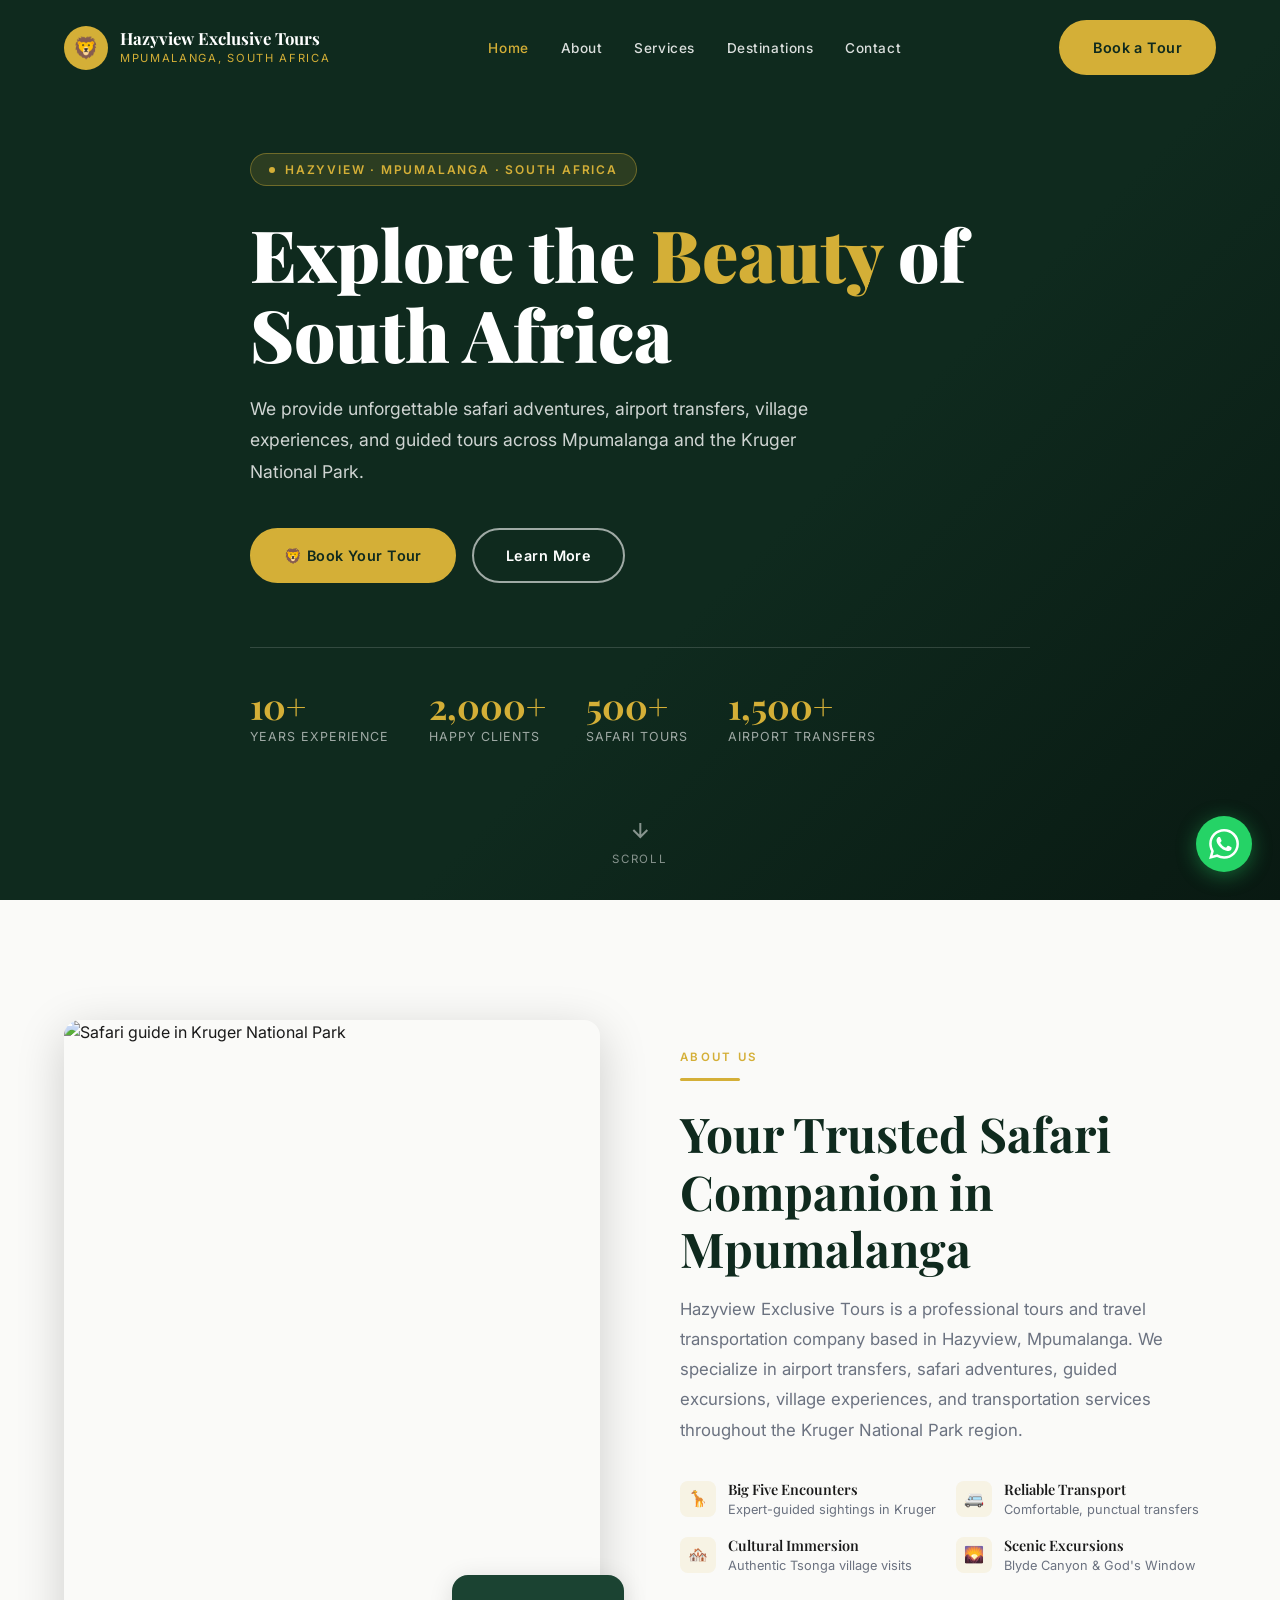
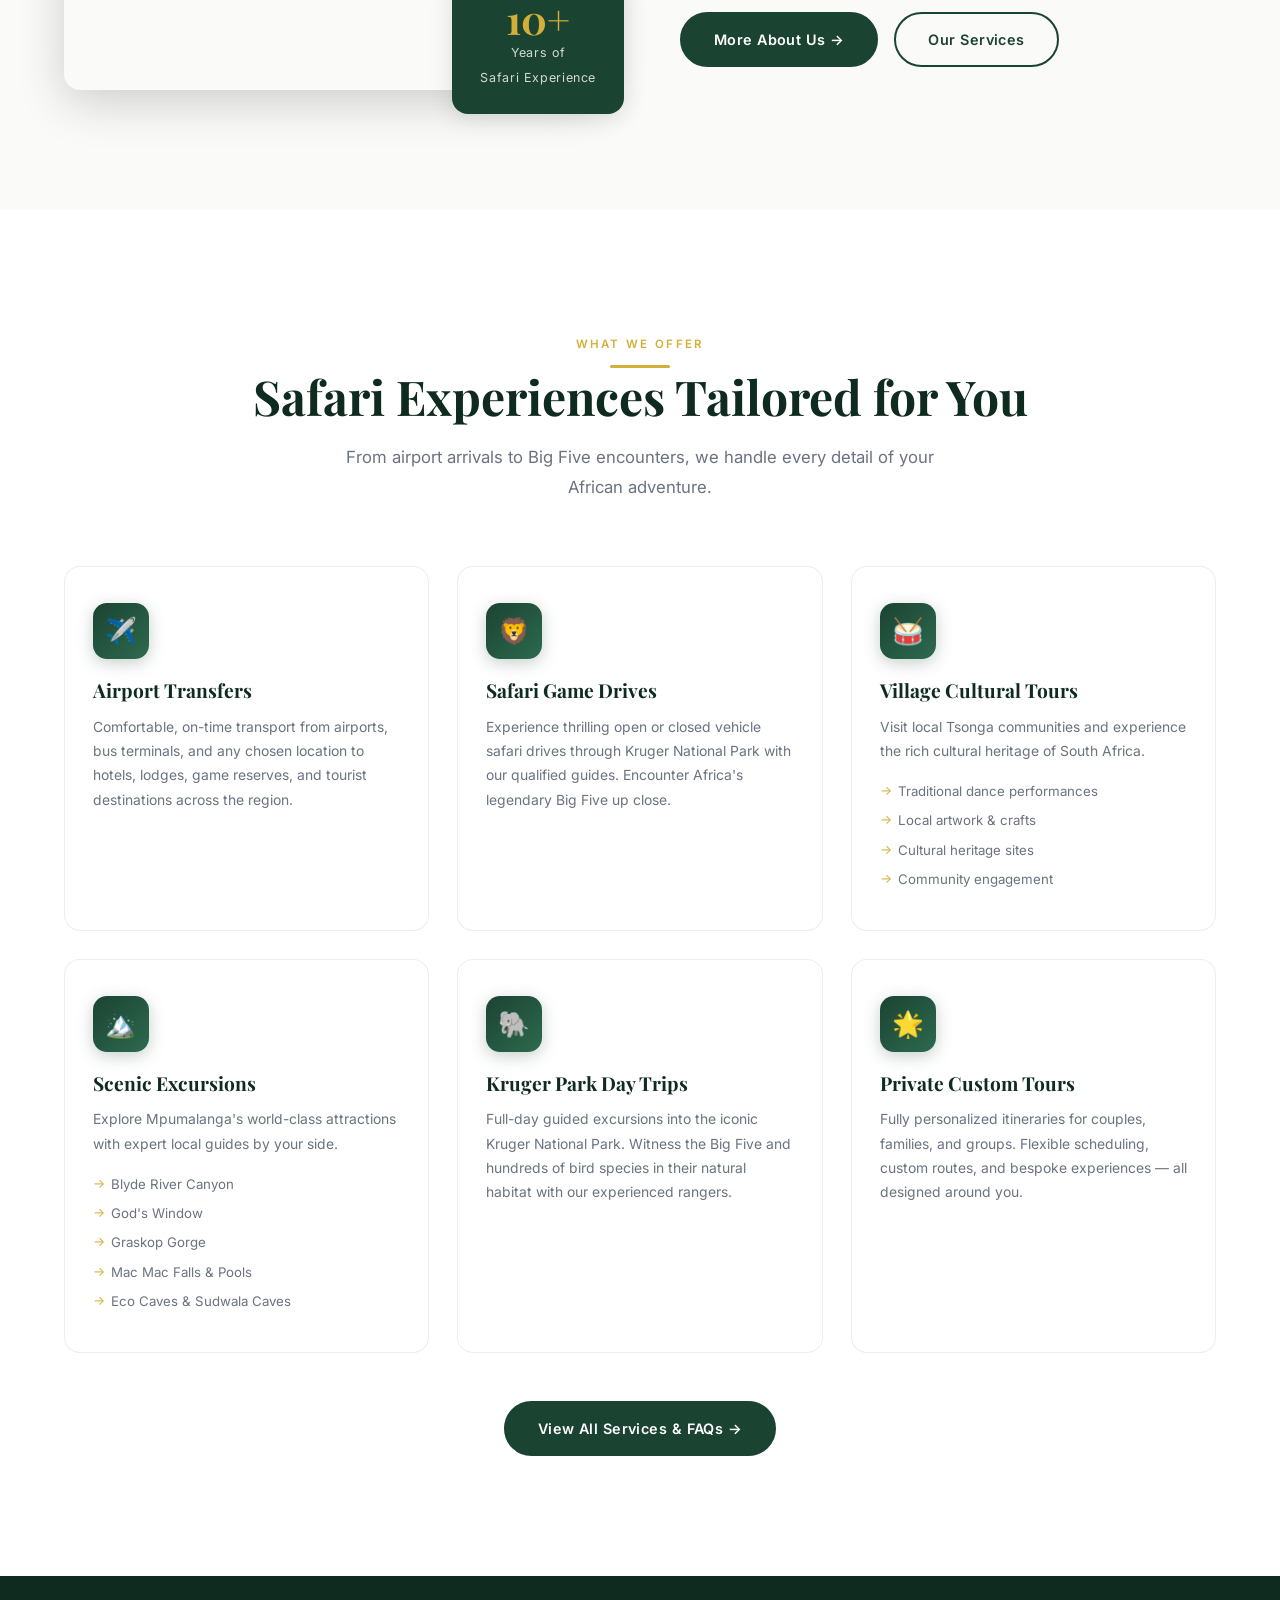
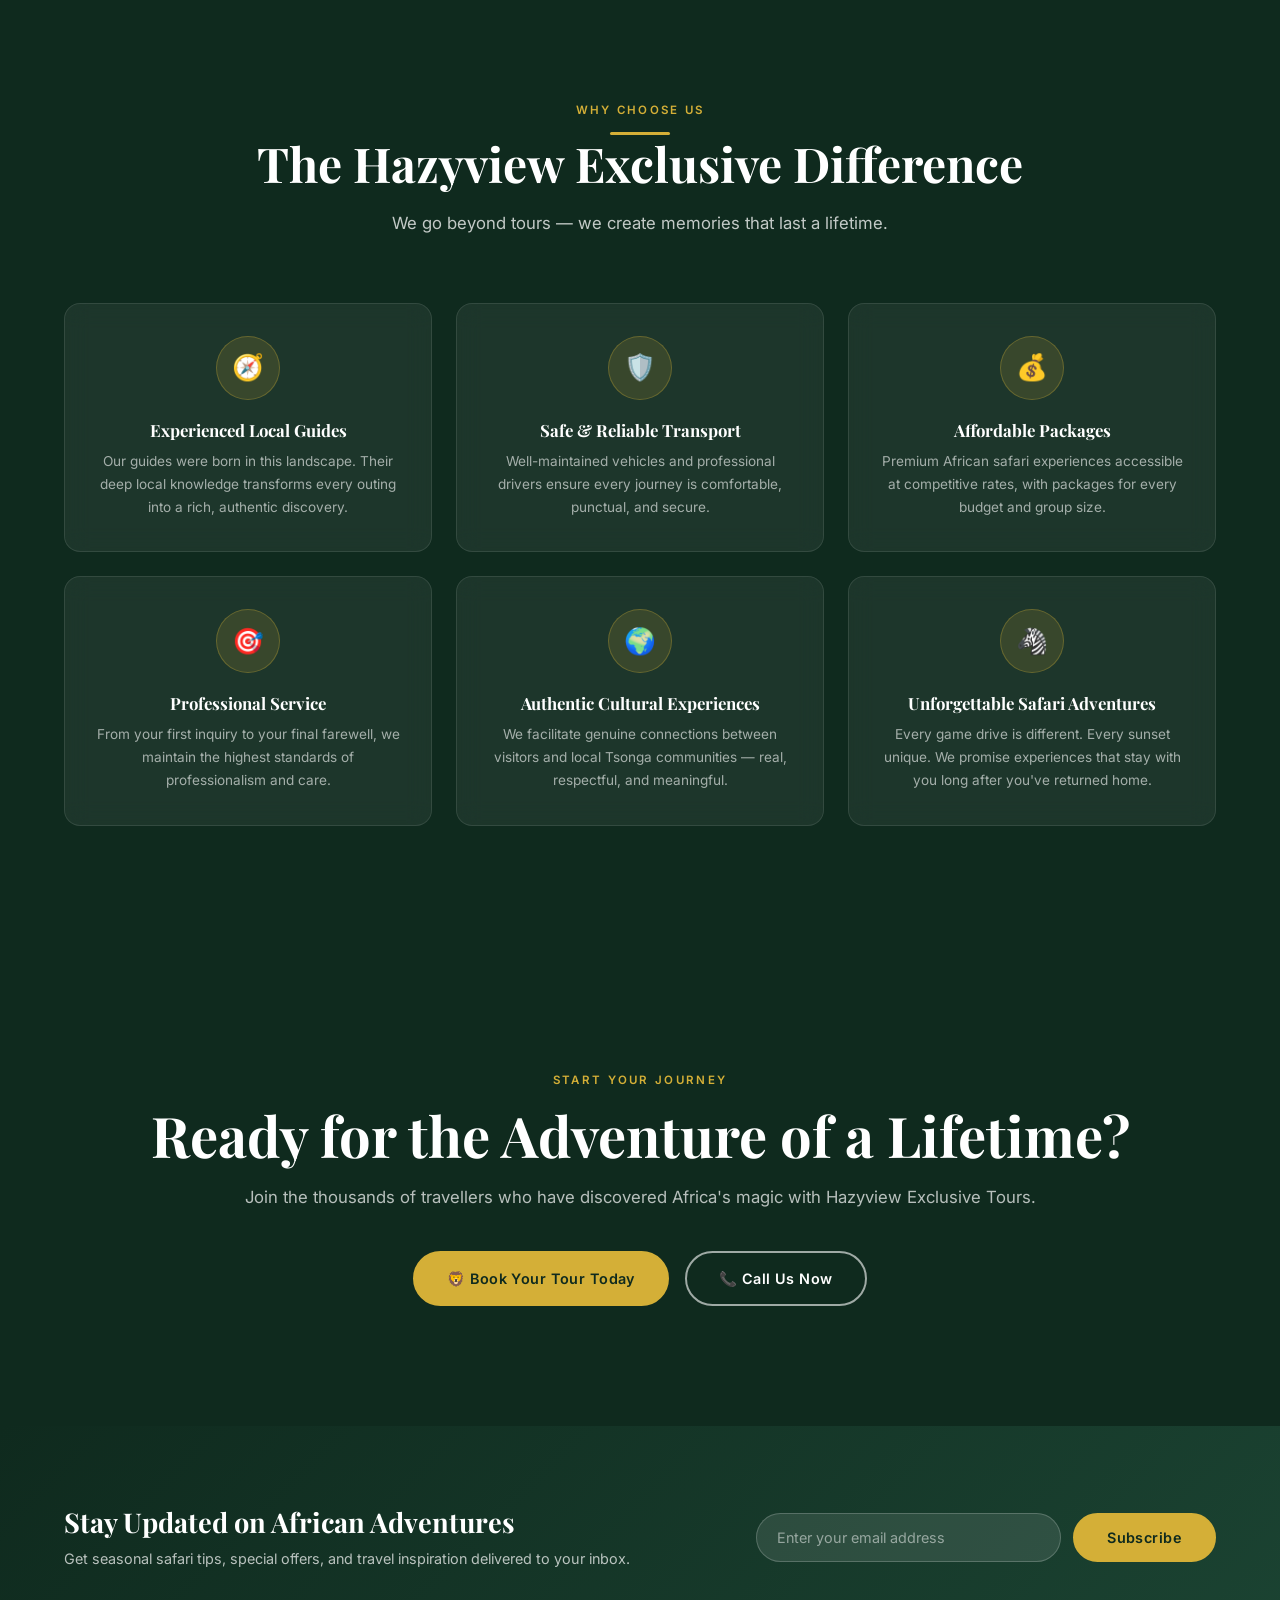
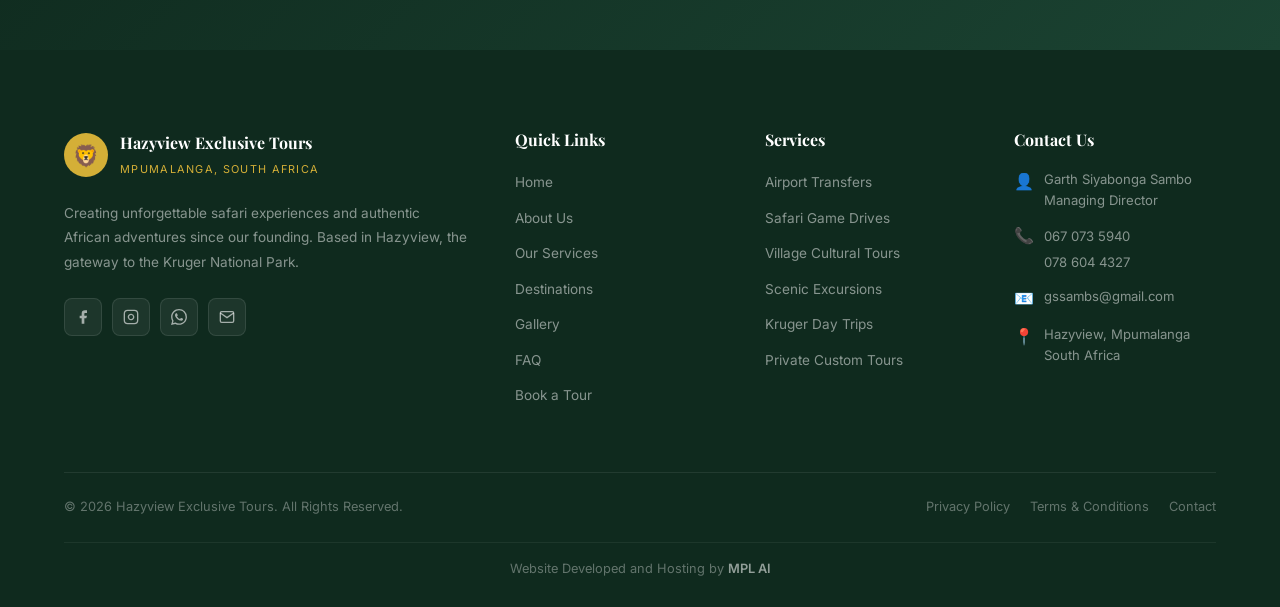
==== index.html @ bfd2d044 "Initial commit" ====
<!DOCTYPE html>
<html lang="en">
<head>
<meta charset="UTF-8">
<meta name="viewport" content="width=device-width, initial-scale=1.0">
<meta name="description" content="Hazyview Exclusive Tours – Safari adventures, airport transfers, village cultural tours and guided excursions across Mpumalanga and Kruger National Park, South Africa.">
<meta name="keywords" content="Hazyview tours, Kruger National Park safari, Mpumalanga tours, South Africa safari, airport transfers, village tours">
<title>Hazyview Exclusive Tours | Experience Africa Like Never Before</title>
<link rel="preconnect" href="https://fonts.googleapis.com">
<link href="https://fonts.googleapis.com/css2?family=Playfair+Display:wght@400;600;700;900&family=Inter:wght@300;400;500;600&display=swap" rel="stylesheet">
<link rel="stylesheet" href="css/style.css">
</head>
<body>

<!-- NAVBAR -->
<nav id="navbar">
  <div class="container">
    <div class="nav-inner">
      <a href="index.html" class="nav-logo">
        <div class="nav-logo-icon">🦁</div>
        <div class="nav-logo-text">
          <strong>Hazyview Exclusive Tours</strong>
          <span>Mpumalanga, South Africa</span>
        </div>
      </a>
      <ul class="nav-links">
        <li><a href="index.html" class="active">Home</a></li>
        <li><a href="about.html">About</a></li>
        <li><a href="services.html">Services</a></li>
        <li><a href="destinations.html">Destinations</a></li>
        <li><a href="contact.html">Contact</a></li>
      </ul>
      <div class="nav-cta">
        <a href="contact.html" class="btn btn-gold">Book a Tour</a>
      </div>
      <button class="hamburger" id="hambBtn" aria-label="Menu">
        <span></span><span></span><span></span>
      </button>
    </div>
  </div>
</nav>

<!-- MOBILE MENU -->
<div class="mobile-menu" id="mobileMenu">
  <button class="mobile-close" id="mobileClose">✕</button>
  <a href="index.html" class="active" onclick="closeMobile()">Home</a>
  <a href="about.html" onclick="closeMobile()">About</a>
  <a href="services.html" onclick="closeMobile()">Services</a>
  <a href="destinations.html" onclick="closeMobile()">Destinations</a>
  <a href="contact.html" onclick="closeMobile()">Book a Tour</a>
</div>

<!-- HERO -->
<section id="hero">
  <div class="hero-bg"></div>
  <div class="hero-overlay"></div>
  <div class="container">
    <div class="hero-content">
      <div class="hero-eyebrow">
        <div class="hero-dot"></div>
        <span>Hazyview · Mpumalanga · South Africa</span>
      </div>
      <h1 class="hero-title">Explore the <em>Beauty</em> of South Africa</h1>
      <p class="hero-subtitle">We provide unforgettable safari adventures, airport transfers, village experiences, and guided tours across Mpumalanga and the Kruger National Park.</p>
      <div class="hero-buttons">
        <a href="contact.html" class="btn btn-gold">🦁 Book Your Tour</a>
        <a href="about.html" class="btn btn-outline">Learn More</a>
      </div>
      <div class="hero-stats">
        <div class="stat-item">
          <div class="stat-num" data-target="10">0</div>
          <div class="stat-label">Years Experience</div>
        </div>
        <div class="stat-item">
          <div class="stat-num" data-target="2000">0</div>
          <div class="stat-label">Happy Clients</div>
        </div>
        <div class="stat-item">
          <div class="stat-num" data-target="500">0</div>
          <div class="stat-label">Safari Tours</div>
        </div>
        <div class="stat-item">
          <div class="stat-num" data-target="1500">0</div>
          <div class="stat-label">Airport Transfers</div>
        </div>
      </div>
    </div>
  </div>
  <div class="hero-scroll" aria-hidden="true">
    <svg viewBox="0 0 24 24" fill="none" stroke="currentColor" stroke-width="2"><path d="M12 5v14M5 12l7 7 7-7"/></svg>
    <span>Scroll</span>
  </div>
</section>

<!-- ABOUT TEASER -->
<section id="about">
  <div class="container">
    <div class="about-grid">
      <div class="about-image-stack reveal">
        <div class="about-img-main">
          <img src="https://images.unsplash.com/photo-1547036967-23d11aacaee0?w=800&q=80" alt="Safari guide in Kruger National Park" loading="lazy">
        </div>
        <div class="about-img-badge">
          <strong>10+</strong>
          <span>Years of<br>Safari Experience</span>
        </div>
      </div>
      <div class="about-text reveal reveal-delay-1">
        <span class="section-label">About Us</span>
        <div class="gold-line"></div>
        <h2 class="section-title">Your Trusted Safari Companion in Mpumalanga</h2>
        <p class="section-desc">Hazyview Exclusive Tours is a professional tours and travel transportation company based in Hazyview, Mpumalanga. We specialize in airport transfers, safari adventures, guided excursions, village experiences, and transportation services throughout the Kruger National Park region.</p>
        <div class="about-features">
          <div class="about-feature">
            <div class="about-feature-icon">🦒</div>
            <div>
              <h4>Big Five Encounters</h4>
              <p>Expert-guided sightings in Kruger</p>
            </div>
          </div>
          <div class="about-feature">
            <div class="about-feature-icon">🚐</div>
            <div>
              <h4>Reliable Transport</h4>
              <p>Comfortable, punctual transfers</p>
            </div>
          </div>
          <div class="about-feature">
            <div class="about-feature-icon">🏘️</div>
            <div>
              <h4>Cultural Immersion</h4>
              <p>Authentic Tsonga village visits</p>
            </div>
          </div>
          <div class="about-feature">
            <div class="about-feature-icon">🌄</div>
            <div>
              <h4>Scenic Excursions</h4>
              <p>Blyde Canyon & God's Window</p>
            </div>
          </div>
        </div>
        <div style="margin-top:36px; display:flex; gap:16px; flex-wrap:wrap;">
          <a href="about.html" class="btn btn-green">More About Us →</a>
          <a href="services.html" class="btn btn-outline" style="color:var(--green); border-color:var(--green);">Our Services</a>
        </div>
      </div>
    </div>
  </div>
</section>

<!-- SERVICES -->
<section id="services">
  <div class="container">
    <div class="services-header reveal">
      <span class="section-label">What We Offer</span>
      <div class="gold-line" style="margin:0 auto 0;"></div>
      <h2 class="section-title">Safari Experiences Tailored for You</h2>
      <p class="section-desc">From airport arrivals to Big Five encounters, we handle every detail of your African adventure.</p>
    </div>
    <div class="services-grid">
      <div class="service-card reveal">
        <div class="service-icon">✈️</div>
        <h3>Airport Transfers</h3>
        <p>Comfortable, on-time transport from airports, bus terminals, and any chosen location to hotels, lodges, game reserves, and tourist destinations across the region.</p>
      </div>
      <div class="service-card reveal reveal-delay-1">
        <div class="service-icon">🦁</div>
        <h3>Safari Game Drives</h3>
        <p>Experience thrilling open or closed vehicle safari drives through Kruger National Park with our qualified guides. Encounter Africa's legendary Big Five up close.</p>
      </div>
      <div class="service-card reveal reveal-delay-2">
        <div class="service-icon">🥁</div>
        <h3>Village Cultural Tours</h3>
        <p>Visit local Tsonga communities and experience the rich cultural heritage of South Africa.</p>
        <ul class="service-list">
          <li>Traditional dance performances</li>
          <li>Local artwork & crafts</li>
          <li>Cultural heritage sites</li>
          <li>Community engagement</li>
        </ul>
      </div>
      <div class="service-card reveal">
        <div class="service-icon">🏔️</div>
        <h3>Scenic Excursions</h3>
        <p>Explore Mpumalanga's world-class attractions with expert local guides by your side.</p>
        <ul class="service-list">
          <li>Blyde River Canyon</li>
          <li>God's Window</li>
          <li>Graskop Gorge</li>
          <li>Mac Mac Falls & Pools</li>
          <li>Eco Caves & Sudwala Caves</li>
        </ul>
      </div>
      <div class="service-card reveal reveal-delay-1">
        <div class="service-icon">🐘</div>
        <h3>Kruger Park Day Trips</h3>
        <p>Full-day guided excursions into the iconic Kruger National Park. Witness the Big Five and hundreds of bird species in their natural habitat with our experienced rangers.</p>
      </div>
      <div class="service-card reveal reveal-delay-2">
        <div class="service-icon">🌟</div>
        <h3>Private Custom Tours</h3>
        <p>Fully personalized itineraries for couples, families, and groups. Flexible scheduling, custom routes, and bespoke experiences — all designed around you.</p>
      </div>
    </div>
    <div style="text-align:center; margin-top:48px;" class="reveal">
      <a href="services.html" class="btn btn-green">View All Services & FAQs →</a>
    </div>
  </div>
</section>

<!-- WHY US -->
<section id="why-us">
  <div class="container">
    <div class="why-header reveal">
      <span class="section-label">Why Choose Us</span>
      <div class="gold-line" style="margin:0 auto;"></div>
      <h2 class="section-title light">The Hazyview Exclusive Difference</h2>
      <p class="section-desc light" style="margin:0 auto;">We go beyond tours — we create memories that last a lifetime.</p>
    </div>
    <div class="why-grid">
      <div class="why-card reveal">
        <div class="why-icon">🧭</div>
        <h3>Experienced Local Guides</h3>
        <p>Our guides were born in this landscape. Their deep local knowledge transforms every outing into a rich, authentic discovery.</p>
      </div>
      <div class="why-card reveal reveal-delay-1">
        <div class="why-icon">🛡️</div>
        <h3>Safe & Reliable Transport</h3>
        <p>Well-maintained vehicles and professional drivers ensure every journey is comfortable, punctual, and secure.</p>
      </div>
      <div class="why-card reveal reveal-delay-2">
        <div class="why-icon">💰</div>
        <h3>Affordable Packages</h3>
        <p>Premium African safari experiences accessible at competitive rates, with packages for every budget and group size.</p>
      </div>
      <div class="why-card reveal">
        <div class="why-icon">🎯</div>
        <h3>Professional Service</h3>
        <p>From your first inquiry to your final farewell, we maintain the highest standards of professionalism and care.</p>
      </div>
      <div class="why-card reveal reveal-delay-1">
        <div class="why-icon">🌍</div>
        <h3>Authentic Cultural Experiences</h3>
        <p>We facilitate genuine connections between visitors and local Tsonga communities — real, respectful, and meaningful.</p>
      </div>
      <div class="why-card reveal reveal-delay-2">
        <div class="why-icon">🦓</div>
        <h3>Unforgettable Safari Adventures</h3>
        <p>Every game drive is different. Every sunset unique. We promise experiences that stay with you long after you've returned home.</p>
      </div>
    </div>
  </div>
</section>

<!-- CTA -->
<section id="cta">
  <div class="container">
    <div class="cta-content reveal">
      <span class="section-label">Start Your Journey</span>
      <h2>Ready for the Adventure of a Lifetime?</h2>
      <p>Join the thousands of travellers who have discovered Africa's magic with Hazyview Exclusive Tours.</p>
      <div class="cta-buttons">
        <a href="contact.html" class="btn btn-gold">🦁 Book Your Tour Today</a>
        <a href="tel:0670735940" class="btn btn-outline">📞 Call Us Now</a>
      </div>
    </div>
  </div>
</section>

<!-- NEWSLETTER -->
<section id="newsletter">
  <div class="container">
    <div class="newsletter-inner reveal">
      <div class="newsletter-text">
        <h3>Stay Updated on African Adventures</h3>
        <p>Get seasonal safari tips, special offers, and travel inspiration delivered to your inbox.</p>
      </div>
      <div class="newsletter-form">
        <input type="email" placeholder="Enter your email address" id="nlEmail">
        <button class="btn btn-gold" onclick="subscribeNewsletter()">Subscribe</button>
      </div>
    </div>
  </div>
</section>

<!-- FOOTER -->
<footer>
  <div class="container">
    <div class="footer-grid">
      <div class="footer-brand">
        <div class="footer-logo">
          <div class="footer-logo-icon">🦁</div>
          <div class="footer-logo-text">
            <strong>Hazyview Exclusive Tours</strong>
            <span>Mpumalanga, South Africa</span>
          </div>
        </div>
        <p class="footer-desc">Creating unforgettable safari experiences and authentic African adventures since our founding. Based in Hazyview, the gateway to the Kruger National Park.</p>
        <div class="social-links">
          <a href="#" class="social-link" aria-label="Facebook">
            <svg width="16" height="16" viewBox="0 0 24 24" fill="currentColor"><path d="M18 2h-3a5 5 0 0 0-5 5v3H7v4h3v8h4v-8h3l1-4h-4V7a1 1 0 0 1 1-1h3z"/></svg>
          </a>
          <a href="#" class="social-link" aria-label="Instagram">
            <svg width="16" height="16" viewBox="0 0 24 24" fill="none" stroke="currentColor" stroke-width="2"><rect x="2" y="2" width="20" height="20" rx="5" ry="5"/><path d="M16 11.37A4 4 0 1 1 12.63 8 4 4 0 0 1 16 11.37z"/><line x1="17.5" y1="6.5" x2="17.51" y2="6.5"/></svg>
          </a>
          <a href="https://wa.me/27670735940" class="social-link" aria-label="WhatsApp">
            <svg width="16" height="16" viewBox="0 0 24 24" fill="currentColor"><path d="M17.472 14.382c-.297-.149-1.758-.867-2.03-.967-.273-.099-.471-.148-.67.15-.197.297-.767.966-.94 1.164-.173.199-.347.223-.644.075-.297-.15-1.255-.463-2.39-1.475-.883-.788-1.48-1.761-1.653-2.059-.173-.297-.018-.458.13-.606.134-.133.298-.347.446-.52.149-.174.198-.298.298-.497.099-.198.05-.371-.025-.52-.075-.149-.669-1.612-.916-2.207-.242-.579-.487-.5-.669-.51-.173-.008-.371-.01-.57-.01-.198 0-.52.074-.792.372-.272.297-1.04 1.016-1.04 2.479 0 1.462 1.065 2.875 1.213 3.074.149.198 2.096 3.2 5.077 4.487.709.306 1.262.489 1.694.625.712.227 1.36.195 1.871.118.571-.085 1.758-.719 2.006-1.413.248-.694.248-1.289.173-1.413-.074-.124-.272-.198-.57-.347m-5.421 7.403h-.004a9.87 9.87 0 0 1-5.031-1.378l-.361-.214-3.741.982.998-3.648-.235-.374a9.86 9.86 0 0 1-1.51-5.26c.001-5.45 4.436-9.884 9.888-9.884 2.64 0 5.122 1.03 6.988 2.898a9.825 9.825 0 0 1 2.893 6.994c-.003 5.45-4.437 9.884-9.885 9.884m8.413-18.297A11.815 11.815 0 0 0 12.05 0C5.495 0 .16 5.335.157 11.892c0 2.096.547 4.142 1.588 5.945L.057 24l6.305-1.654a11.882 11.882 0 0 0 5.683 1.448h.005c6.554 0 11.89-5.335 11.893-11.893a11.821 11.821 0 0 0-3.48-8.413z"/></svg>
          </a>
          <a href="mailto:gssambs@gmail.com" class="social-link" aria-label="Email">
            <svg width="16" height="16" viewBox="0 0 24 24" fill="none" stroke="currentColor" stroke-width="2"><path d="M4 4h16c1.1 0 2 .9 2 2v12c0 1.1-.9 2-2 2H4c-1.1 0-2-.9-2-2V6c0-1.1.9-2 2-2z"/><polyline points="22,6 12,13 2,6"/></svg>
          </a>
        </div>
      </div>
      <div class="footer-col">
        <h4>Quick Links</h4>
        <ul class="footer-links">
          <li><a href="index.html">Home</a></li>
          <li><a href="about.html">About Us</a></li>
          <li><a href="services.html">Our Services</a></li>
          <li><a href="destinations.html">Destinations</a></li>
          <li><a href="destinations.html#gallery">Gallery</a></li>
          <li><a href="services.html#faq">FAQ</a></li>
          <li><a href="contact.html">Book a Tour</a></li>
        </ul>
      </div>
      <div class="footer-col">
        <h4>Services</h4>
        <ul class="footer-links">
          <li><a href="services.html">Airport Transfers</a></li>
          <li><a href="services.html">Safari Game Drives</a></li>
          <li><a href="services.html">Village Cultural Tours</a></li>
          <li><a href="services.html">Scenic Excursions</a></li>
          <li><a href="services.html">Kruger Day Trips</a></li>
          <li><a href="services.html">Private Custom Tours</a></li>
        </ul>
      </div>
      <div class="footer-col">
        <h4>Contact Us</h4>
        <div class="footer-contact-item">
          <span>👤</span>
          <p>Garth Siyabonga Sambo<br>Managing Director</p>
        </div>
        <div class="footer-contact-item">
          <span>📞</span>
          <div>
            <a href="tel:0670735940">067 073 5940</a><br>
            <a href="tel:0786044327">078 604 4327</a>
          </div>
        </div>
        <div class="footer-contact-item">
          <span>📧</span>
          <a href="mailto:gssambs@gmail.com">gssambs@gmail.com</a>
        </div>
        <div class="footer-contact-item">
          <span>📍</span>
          <p>Hazyview, Mpumalanga<br>South Africa</p>
        </div>
      </div>
    </div>
    <div class="footer-bottom">
      <p>© 2026 Hazyview Exclusive Tours. All Rights Reserved.</p>
      <div class="footer-bottom-links">
        <a href="#">Privacy Policy</a>
        <a href="#">Terms & Conditions</a>
        <a href="contact.html">Contact</a>
      </div>
    </div>
    <div class="footer-credit-row">
      <p class="footer-credit">Website Developed and Hosting by <a href="https://www.mplai.co.za" target="_blank" rel="noopener">MPL AI</a></p>
    </div>
  </div>
</footer>

<!-- WHATSAPP FLOAT -->
<a href="https://wa.me/27670735940?text=Hello%2C%20I%20would%20like%20to%20book%20a%20tour%20with%20Hazyview%20Exclusive%20Tours." class="wa-float" target="_blank" aria-label="Chat on WhatsApp">
  <div class="wa-tooltip">Chat on WhatsApp</div>
  <svg viewBox="0 0 24 24" xmlns="http://www.w3.org/2000/svg">
    <path d="M17.472 14.382c-.297-.149-1.758-.867-2.03-.967-.273-.099-.471-.148-.67.15-.197.297-.767.966-.94 1.164-.173.199-.347.223-.644.075-.297-.15-1.255-.463-2.39-1.475-.883-.788-1.48-1.761-1.653-2.059-.173-.297-.018-.458.13-.606.134-.133.298-.347.446-.52.149-.174.198-.298.298-.497.099-.198.05-.371-.025-.52-.075-.149-.669-1.612-.916-2.207-.242-.579-.487-.5-.669-.51-.173-.008-.371-.01-.57-.01-.198 0-.52.074-.792.372-.272.297-1.04 1.016-1.04 2.479 0 1.462 1.065 2.875 1.213 3.074.149.198 2.096 3.2 5.077 4.487.709.306 1.262.489 1.694.625.712.227 1.36.195 1.871.118.571-.085 1.758-.719 2.006-1.413.248-.694.248-1.289.173-1.413-.074-.124-.272-.198-.57-.347m-5.421 7.403h-.004a9.87 9.87 0 0 1-5.031-1.378l-.361-.214-3.741.982.998-3.648-.235-.374a9.86 9.86 0 0 1-1.51-5.26c.001-5.45 4.436-9.884 9.888-9.884 2.64 0 5.122 1.03 6.988 2.898a9.825 9.825 0 0 1 2.893 6.994c-.003 5.45-4.437 9.884-9.885 9.884m8.413-18.297A11.815 11.815 0 0 0 12.05 0C5.495 0 .16 5.335.157 11.892c0 2.096.547 4.142 1.588 5.945L.057 24l6.305-1.654a11.882 11.882 0 0 0 5.683 1.448h.005c6.554 0 11.89-5.335 11.893-11.893a11.821 11.821 0 0 0-3.48-8.413z"/>
  </svg>
</a>

<script src="js/main.js"></script>
</body>
</html>
---- css/style.css ----
:root {
  --green: #1B4332;
  --green-light: #2D6A4F;
  --green-dark: #0f2a1e;
  --gold: #D4AF37;
  --gold-light: #e8c84a;
  --gold-pale: #f5e9b0;
  --white: #ffffff;
  --off-white: #fafaf8;
  --gray-light: #f0f4f0;
  --gray: #6b7280;
  --gray-dark: #374151;
  --text: #1a1a1a;
  --shadow: 0 4px 24px rgba(0,0,0,0.12);
  --shadow-lg: 0 12px 48px rgba(0,0,0,0.18);
  --radius: 16px;
  --radius-sm: 10px;
}

*, *::before, *::after { box-sizing: border-box; margin: 0; padding: 0; }

html { scroll-behavior: smooth; }

body {
  font-family: 'Inter', sans-serif;
  color: var(--text);
  background: var(--white);
  overflow-x: hidden;
  line-height: 1.6;
}

h1, h2, h3, h4 { font-family: 'Playfair Display', serif; line-height: 1.2; }

img { max-width: 100%; display: block; }

a { text-decoration: none; color: inherit; }

/* ─── UTILITY ─── */
.container { max-width: 1200px; margin: 0 auto; padding: 0 24px; }
.section-label {
  display: inline-block;
  font-size: 0.72rem;
  font-weight: 600;
  letter-spacing: 0.2em;
  text-transform: uppercase;
  color: var(--gold);
  margin-bottom: 12px;
}
.section-title {
  font-size: clamp(2rem, 4vw, 3rem);
  font-weight: 700;
  color: var(--green-dark);
  margin-bottom: 16px;
}
.section-title.light { color: var(--white); }
.section-desc {
  font-size: 1.05rem;
  color: var(--gray);
  max-width: 600px;
  line-height: 1.8;
}
.section-desc.light { color: rgba(255,255,255,0.75); }
.gold-line {
  width: 60px; height: 3px;
  background: var(--gold);
  border-radius: 2px;
  margin-bottom: 24px;
}
.btn {
  display: inline-flex; align-items: center; gap: 8px;
  padding: 14px 32px;
  border-radius: 50px;
  font-family: 'Inter', sans-serif;
  font-size: 0.9rem;
  font-weight: 600;
  cursor: pointer;
  transition: all 0.3s ease;
  border: 2px solid transparent;
  letter-spacing: 0.03em;
}
.btn-gold {
  background: var(--gold);
  color: var(--green-dark);
  border-color: var(--gold);
}
.btn-gold:hover { background: var(--gold-light); transform: translateY(-2px); box-shadow: 0 8px 24px rgba(212,175,55,0.4); }
.btn-outline {
  background: transparent;
  color: var(--white);
  border-color: rgba(255,255,255,0.6);
}
.btn-outline:hover { background: rgba(255,255,255,0.12); border-color: var(--white); transform: translateY(-2px); }
.btn-green {
  background: var(--green);
  color: var(--white);
  border-color: var(--green);
}
.btn-green:hover { background: var(--green-light); transform: translateY(-2px); box-shadow: 0 8px 24px rgba(27,67,50,0.4); }

/* ─── NAVBAR ─── */
#navbar {
  position: fixed; top: 0; left: 0; right: 0; z-index: 1000;
  padding: 20px 0;
  transition: all 0.4s ease;
}
#navbar.scrolled {
  background: rgba(15,42,30,0.97);
  backdrop-filter: blur(12px);
  padding: 12px 0;
  box-shadow: 0 2px 20px rgba(0,0,0,0.3);
}
.nav-inner {
  display: flex; align-items: center; justify-content: space-between;
}
.nav-logo {
  display: flex; align-items: center; gap: 12px;
}
.nav-logo-icon {
  width: 44px; height: 44px;
  background: var(--gold);
  border-radius: 50%;
  display: flex; align-items: center; justify-content: center;
  font-size: 1.3rem;
}
.nav-logo-text { line-height: 1.1; }
.nav-logo-text strong {
  display: block;
  font-family: 'Playfair Display', serif;
  font-size: 1.05rem;
  color: var(--white);
}
.nav-logo-text span {
  font-size: 0.7rem;
  color: var(--gold);
  letter-spacing: 0.15em;
  text-transform: uppercase;
}
.nav-links {
  display: flex; align-items: center; gap: 32px;
  list-style: none;
}
.nav-links a {
  color: rgba(255,255,255,0.85);
  font-size: 0.85rem;
  font-weight: 500;
  letter-spacing: 0.04em;
  transition: color 0.2s;
}
.nav-links a:hover { color: var(--gold); }
.nav-links a.active { color: var(--gold); }
.nav-cta { display: flex; gap: 12px; align-items: center; }
.hamburger {
  display: none;
  background: none; border: none;
  cursor: pointer;
  flex-direction: column; gap: 5px;
  padding: 4px;
}
.hamburger span {
  display: block; width: 26px; height: 2px;
  background: var(--white);
  border-radius: 2px;
  transition: all 0.3s;
}
.mobile-menu {
  display: none;
  position: fixed; inset: 0;
  background: var(--green-dark);
  z-index: 999;
  flex-direction: column;
  align-items: center;
  justify-content: center;
  gap: 32px;
}
.mobile-menu.open { display: flex; }
.mobile-menu a {
  color: var(--white);
  font-family: 'Playfair Display', serif;
  font-size: 2rem;
  transition: color 0.2s;
}
.mobile-menu a:hover { color: var(--gold); }
.mobile-menu a.active { color: var(--gold); }
.mobile-close {
  position: absolute; top: 24px; right: 24px;
  background: none; border: none;
  color: var(--white); font-size: 2rem;
  cursor: pointer;
}

/* ─── HERO ─── */
#hero {
  position: relative;
  min-height: 100vh;
  display: flex; align-items: center;
  overflow: hidden;
  background: #0f2a1e;
}
.hero-bg {
  position: absolute; inset: 0;
  background: url('https://images.unsplash.com/photo-1516426122078-c23e76319801?w=1800&q=80') center/cover no-repeat;
  transform: scale(1.05);
  animation: heroZoom 20s ease-in-out infinite alternate;
}
@keyframes heroZoom {
  from { transform: scale(1.05); }
  to { transform: scale(1.15); }
}
.hero-overlay {
  position: absolute; inset: 0;
  background: linear-gradient(135deg, rgba(15,42,30,0.82) 0%, rgba(15,42,30,0.55) 60%, rgba(0,0,0,0.4) 100%);
}
.hero-content {
  position: relative; z-index: 2;
  max-width: 780px;
}
.hero-eyebrow {
  display: inline-flex; align-items: center; gap: 10px;
  background: rgba(212,175,55,0.15);
  border: 1px solid rgba(212,175,55,0.4);
  border-radius: 50px;
  padding: 6px 18px;
  margin-bottom: 28px;
}
.hero-eyebrow span {
  font-size: 0.75rem;
  font-weight: 600;
  letter-spacing: 0.15em;
  text-transform: uppercase;
  color: var(--gold);
}
.hero-dot {
  width: 6px; height: 6px;
  background: var(--gold);
  border-radius: 50%;
  animation: pulse 2s infinite;
}
@keyframes pulse { 0%,100%{opacity:1;transform:scale(1)} 50%{opacity:0.5;transform:scale(1.4)} }
.hero-title {
  font-size: clamp(2.5rem, 6vw, 4.5rem);
  font-weight: 900;
  color: var(--white);
  margin-bottom: 20px;
  line-height: 1.1;
}
.hero-title em {
  font-style: normal;
  color: var(--gold);
}
.hero-subtitle {
  font-size: 1.1rem;
  color: rgba(255,255,255,0.8);
  max-width: 560px;
  margin-bottom: 40px;
  line-height: 1.8;
}
.hero-buttons { display: flex; gap: 16px; flex-wrap: wrap; margin-bottom: 64px; }
.hero-stats {
  display: flex; gap: 40px; flex-wrap: wrap;
  padding-top: 40px;
  border-top: 1px solid rgba(255,255,255,0.15);
}
.stat-item {}
.stat-num {
  font-family: 'Playfair Display', serif;
  font-size: 2.2rem;
  font-weight: 700;
  color: var(--gold);
  line-height: 1;
}
.stat-label {
  font-size: 0.78rem;
  color: rgba(255,255,255,0.6);
  letter-spacing: 0.08em;
  text-transform: uppercase;
  margin-top: 4px;
}
.hero-scroll {
  position: absolute; bottom: 32px; left: 50%; transform: translateX(-50%);
  z-index: 2; display: flex; flex-direction: column; align-items: center; gap: 8px;
  color: rgba(255,255,255,0.5);
  font-size: 0.72rem; letter-spacing: 0.15em; text-transform: uppercase;
  animation: bounce 2s infinite;
}
@keyframes bounce { 0%,100%{transform:translateX(-50%) translateY(0)} 50%{transform:translateX(-50%) translateY(-8px)} }
.hero-scroll svg { width: 24px; }

/* ─── PAGE HERO (inner pages) ─── */
.page-hero {
  position: relative;
  min-height: 50vh;
  display: flex; align-items: center; justify-content: center;
  text-align: center;
  overflow: hidden;
  background: #0f2a1e;
  padding: 160px 0 90px;
}
.page-hero-bg {
  position: absolute; inset: 0;
  background-position: center;
  background-size: cover;
  background-repeat: no-repeat;
  transform: scale(1.05);
  animation: heroZoom 20s ease-in-out infinite alternate;
}
.page-hero-overlay {
  position: absolute; inset: 0;
  background: linear-gradient(135deg, rgba(15,42,30,0.85) 0%, rgba(15,42,30,0.6) 60%, rgba(0,0,0,0.45) 100%);
}
.page-hero-content { position: relative; z-index: 2; max-width: 760px; margin: 0 auto; }
.page-hero .section-label { display: block; }
.page-hero h1 {
  font-size: clamp(2.4rem, 5.5vw, 4rem);
  font-weight: 900;
  color: var(--white);
  margin-bottom: 16px;
}
.page-hero p {
  font-size: 1.05rem;
  color: rgba(255,255,255,0.8);
  max-width: 560px;
  margin: 0 auto;
  line-height: 1.8;
}
.page-hero .gold-line { margin: 0 auto 24px; }
.breadcrumb {
  position: relative; z-index: 2;
  display: flex; justify-content: center; gap: 8px;
  font-size: 0.8rem; letter-spacing: 0.06em;
  color: rgba(255,255,255,0.6);
  margin-top: 24px;
}
.breadcrumb a { color: rgba(255,255,255,0.85); transition: color 0.2s; }
.breadcrumb a:hover { color: var(--gold); }
.breadcrumb span { color: var(--gold); }

/* ─── ABOUT ─── */
#about { padding: 120px 0; background: var(--off-white); }
.about-grid {
  display: grid;
  grid-template-columns: 1fr 1fr;
  gap: 80px;
  align-items: center;
}
.about-image-stack { position: relative; }
.about-img-main {
  border-radius: var(--radius);
  overflow: hidden;
  box-shadow: var(--shadow-lg);
  aspect-ratio: 4/5;
}
.about-img-main img {
  width: 100%; height: 100%; object-fit: cover;
  transition: transform 0.6s ease;
}
.about-img-main:hover img { transform: scale(1.04); }
.about-img-badge {
  position: absolute; bottom: -24px; right: -24px;
  background: var(--green);
  color: var(--white);
  border-radius: var(--radius);
  padding: 24px 28px;
  text-align: center;
  box-shadow: var(--shadow);
}
.about-img-badge strong {
  display: block;
  font-family: 'Playfair Display', serif;
  font-size: 2.5rem;
  color: var(--gold);
  line-height: 1;
}
.about-img-badge span { font-size: 0.78rem; opacity: 0.8; letter-spacing: 0.05em; }
.about-text .section-desc { max-width: 500px; }
.about-features {
  display: grid; grid-template-columns: 1fr 1fr;
  gap: 16px; margin-top: 36px;
}
.about-feature {
  display: flex; align-items: flex-start; gap: 12px;
}
.about-feature-icon {
  width: 36px; height: 36px; flex-shrink: 0;
  background: rgba(212,175,55,0.1);
  border-radius: 8px;
  display: flex; align-items: center; justify-content: center;
  font-size: 1rem;
}
.about-feature h4 { font-size: 0.9rem; font-weight: 600; margin-bottom: 2px; }
.about-feature p { font-size: 0.8rem; color: var(--gray); }

/* ─── SERVICES ─── */
#services { padding: 120px 0; background: var(--white); }
.services-header { text-align: center; margin-bottom: 64px; }
.services-header .section-desc { margin: 0 auto; }
.services-grid {
  display: grid;
  grid-template-columns: repeat(3, 1fr);
  gap: 28px;
}
.service-card {
  background: var(--white);
  border: 1px solid rgba(0,0,0,0.07);
  border-radius: var(--radius);
  padding: 36px 28px;
  position: relative;
  overflow: hidden;
  transition: all 0.35s ease;
  cursor: default;
}
.service-card::before {
  content: '';
  position: absolute; top: 0; left: 0; right: 0; height: 3px;
  background: var(--gold);
  transform: scaleX(0); transform-origin: left;
  transition: transform 0.35s ease;
}
.service-card:hover {
  transform: translateY(-6px);
  box-shadow: var(--shadow-lg);
  border-color: transparent;
}
.service-card:hover::before { transform: scaleX(1); }
.service-icon {
  width: 56px; height: 56px;
  background: linear-gradient(135deg, var(--green), var(--green-light));
  border-radius: 14px;
  display: flex; align-items: center; justify-content: center;
  font-size: 1.6rem;
  margin-bottom: 20px;
  box-shadow: 0 4px 16px rgba(27,67,50,0.25);
}
.service-card h3 { font-size: 1.2rem; font-weight: 700; margin-bottom: 12px; color: var(--green-dark); }
.service-card p { font-size: 0.87rem; color: var(--gray); line-height: 1.75; }
.service-list {
  list-style: none;
  margin-top: 14px;
}
.service-list li {
  font-size: 0.83rem; color: var(--gray);
  padding: 4px 0;
  padding-left: 18px;
  position: relative;
}
.service-list li::before {
  content: '→';
  position: absolute; left: 0;
  color: var(--gold);
  font-size: 0.8rem;
}

/* ─── WHY US ─── */
#why-us {
  padding: 120px 0;
  background: var(--green-dark);
  position: relative;
  overflow: hidden;
}
#why-us::before {
  content: '';
  position: absolute; inset: 0;
  background: url('https://images.unsplash.com/photo-1547471080-7cc2caa01a7e?w=1200&q=60') center/cover;
  opacity: 0.08;
}
.why-header { text-align: center; margin-bottom: 64px; position: relative; z-index: 1; }
.why-grid {
  display: grid;
  grid-template-columns: repeat(3, 1fr);
  gap: 24px;
  position: relative; z-index: 1;
}
.why-card {
  background: rgba(255,255,255,0.06);
  backdrop-filter: blur(12px);
  border: 1px solid rgba(255,255,255,0.1);
  border-radius: var(--radius);
  padding: 32px 28px;
  text-align: center;
  transition: all 0.3s ease;
}
.why-card:hover {
  background: rgba(255,255,255,0.1);
  transform: translateY(-4px);
  border-color: rgba(212,175,55,0.4);
}
.why-icon {
  width: 64px; height: 64px;
  background: rgba(212,175,55,0.15);
  border: 1px solid rgba(212,175,55,0.3);
  border-radius: 50%;
  display: flex; align-items: center; justify-content: center;
  font-size: 1.6rem;
  margin: 0 auto 20px;
}
.why-card h3 { font-size: 1.05rem; font-weight: 700; color: var(--white); margin-bottom: 10px; }
.why-card p { font-size: 0.85rem; color: rgba(255,255,255,0.6); line-height: 1.7; }

/* ─── GALLERY ─── */
#gallery { padding: 120px 0; background: var(--gray-light); }
.gallery-header { text-align: center; margin-bottom: 56px; }
.gallery-grid {
  display: grid;
  grid-template-columns: repeat(4, 1fr);
  grid-template-rows: auto;
  gap: 16px;
}
.gallery-item {
  position: relative;
  border-radius: var(--radius-sm);
  overflow: hidden;
  cursor: pointer;
  background: #1a2a1a;
}
.gallery-item:nth-child(1) { grid-column: span 2; grid-row: span 2; }
.gallery-item:nth-child(6) { grid-column: span 2; }
.gallery-item img {
  width: 100%; height: 100%;
  object-fit: cover;
  display: block;
  aspect-ratio: 1;
  transition: transform 0.5s ease, opacity 0.3s;
}
.gallery-item:nth-child(1) img { aspect-ratio: auto; height: 100%; }
.gallery-item:nth-child(6) img { aspect-ratio: 2/1; }
.gallery-overlay {
  position: absolute; inset: 0;
  background: linear-gradient(to top, rgba(15,42,30,0.85) 0%, transparent 60%);
  opacity: 0;
  transition: opacity 0.35s;
  display: flex; align-items: flex-end; padding: 20px;
}
.gallery-overlay span {
  color: var(--white);
  font-size: 0.85rem; font-weight: 600;
  letter-spacing: 0.04em;
}
.gallery-item:hover img { transform: scale(1.08); opacity: 0.85; }
.gallery-item:hover .gallery-overlay { opacity: 1; }

/* LIGHTBOX */
.lightbox {
  display: none;
  position: fixed; inset: 0;
  background: rgba(0,0,0,0.92);
  z-index: 2000;
  align-items: center;
  justify-content: center;
  padding: 24px;
}
.lightbox.active { display: flex; }
.lightbox img {
  max-width: 90vw; max-height: 85vh;
  border-radius: var(--radius);
  object-fit: contain;
  box-shadow: 0 0 80px rgba(0,0,0,0.6);
}
.lightbox-close {
  position: absolute; top: 20px; right: 20px;
  background: rgba(255,255,255,0.1);
  border: 1px solid rgba(255,255,255,0.2);
  color: var(--white); font-size: 1.5rem;
  width: 44px; height: 44px;
  border-radius: 50%;
  cursor: pointer;
  display: flex; align-items: center; justify-content: center;
  transition: background 0.2s;
}
.lightbox-close:hover { background: rgba(255,255,255,0.2); }

/* ─── DESTINATIONS ─── */
#destinations { padding: 120px 0; background: var(--white); }
.dest-header { text-align: center; margin-bottom: 64px; }
.dest-grid {
  display: grid;
  grid-template-columns: repeat(4, 1fr);
  gap: 24px;
}
.dest-card {
  border-radius: var(--radius);
  overflow: hidden;
  box-shadow: var(--shadow);
  transition: transform 0.35s, box-shadow 0.35s;
  background: var(--white);
}
.dest-card:hover { transform: translateY(-6px); box-shadow: var(--shadow-lg); }
.dest-img {
  position: relative;
  height: 200px;
  overflow: hidden;
}
.dest-img img { width: 100%; height: 100%; object-fit: cover; transition: transform 0.5s; }
.dest-card:hover .dest-img img { transform: scale(1.08); }
.dest-tag {
  position: absolute; top: 12px; left: 12px;
  background: var(--gold);
  color: var(--green-dark);
  font-size: 0.68rem;
  font-weight: 700;
  letter-spacing: 0.08em;
  text-transform: uppercase;
  padding: 4px 10px;
  border-radius: 20px;
}
.dest-body { padding: 20px; }
.dest-body h3 { font-size: 1.05rem; font-weight: 700; margin-bottom: 8px; color: var(--green-dark); }
.dest-body p { font-size: 0.82rem; color: var(--gray); line-height: 1.65; margin-bottom: 16px; }
.dest-link {
  font-size: 0.82rem; font-weight: 600;
  color: var(--green);
  display: flex; align-items: center; gap: 6px;
  transition: gap 0.2s;
}
.dest-card:hover .dest-link { gap: 10px; }

/* ─── VISION MISSION ─── */
#vision { padding: 120px 0; background: var(--green); }
.vm-grid {
  display: grid; grid-template-columns: 1fr 1fr; gap: 64px;
  align-items: start;
}
.vm-card {}
.vm-card h2 { font-size: 2rem; color: var(--white); margin-bottom: 20px; }
.vm-card p { font-size: 0.95rem; color: rgba(255,255,255,0.75); line-height: 1.85; }
.values-grid {
  display: grid; grid-template-columns: repeat(4, 1fr); gap: 16px;
  margin-top: 64px;
}
.value-chip {
  background: rgba(255,255,255,0.08);
  border: 1px solid rgba(255,255,255,0.12);
  border-radius: 12px;
  padding: 20px 16px;
  text-align: center;
  transition: background 0.2s;
}
.value-chip:hover { background: rgba(212,175,55,0.15); border-color: rgba(212,175,55,0.4); }
.value-chip span { display: block; font-size: 1.6rem; margin-bottom: 8px; }
.value-chip p { font-size: 0.8rem; color: rgba(255,255,255,0.75); font-weight: 500; }

/* ─── COMMUNITY ─── */
#community { padding: 120px 0; background: var(--off-white); }
.community-inner {
  display: grid; grid-template-columns: 1fr 1fr; gap: 80px;
  align-items: center;
}
.community-img {
  border-radius: var(--radius);
  overflow: hidden;
  box-shadow: var(--shadow-lg);
  aspect-ratio: 4/3;
}
.community-img img { width: 100%; height: 100%; object-fit: cover; }
.community-text .section-title { color: var(--green-dark); }
.community-text .section-desc { color: var(--gray); }
.impact-stats {
  display: grid; grid-template-columns: repeat(3, 1fr);
  gap: 20px; margin-top: 36px;
}
.impact-stat {
  background: var(--white);
  border-radius: var(--radius-sm);
  padding: 20px;
  text-align: center;
  box-shadow: var(--shadow);
}
.impact-stat strong {
  display: block;
  font-family: 'Playfair Display', serif;
  font-size: 1.8rem;
  color: var(--green);
  line-height: 1;
}
.impact-stat span { font-size: 0.75rem; color: var(--gray); margin-top: 4px; display: block; }

/* ─── TESTIMONIALS ─── */
#testimonials { padding: 120px 0; background: var(--gray-light); }
.test-header { text-align: center; margin-bottom: 56px; }
.test-slider { position: relative; overflow: hidden; }
.test-track {
  display: flex;
  transition: transform 0.5s ease;
}
.test-card {
  min-width: calc(33.333% - 16px);
  background: var(--white);
  border-radius: var(--radius);
  padding: 36px 32px;
  margin-right: 24px;
  box-shadow: var(--shadow);
  flex-shrink: 0;
}
.test-stars { color: var(--gold); font-size: 1.1rem; letter-spacing: 3px; margin-bottom: 16px; }
.test-card blockquote {
  font-size: 0.95rem;
  color: var(--gray-dark);
  line-height: 1.8;
  font-style: italic;
  margin-bottom: 24px;
}
.test-author { display: flex; align-items: center; gap: 12px; }
.test-avatar {
  width: 44px; height: 44px;
  background: linear-gradient(135deg, var(--green), var(--green-light));
  border-radius: 50%;
  display: flex; align-items: center; justify-content: center;
  color: var(--white);
  font-weight: 700; font-size: 1rem;
}
.test-author-info strong { display: block; font-size: 0.9rem; font-weight: 600; }
.test-author-info span { font-size: 0.78rem; color: var(--gray); }
.test-controls {
  display: flex; justify-content: center; gap: 10px; margin-top: 40px;
}
.test-dot {
  width: 10px; height: 10px;
  background: rgba(27,67,50,0.2);
  border-radius: 50%;
  cursor: pointer;
  transition: all 0.3s;
  border: none;
}
.test-dot.active {
  background: var(--green);
  width: 28px;
  border-radius: 5px;
}

/* ─── FAQ ─── */
#faq { padding: 120px 0; background: var(--white); }
.faq-inner { display: grid; grid-template-columns: 1fr 1fr; gap: 80px; align-items: start; }
.faq-list { display: flex; flex-direction: column; gap: 12px; }
.faq-item {
  border: 1px solid rgba(0,0,0,0.08);
  border-radius: var(--radius-sm);
  overflow: hidden;
}
.faq-q {
  width: 100%;
  background: none;
  border: none;
  padding: 18px 24px;
  text-align: left;
  font-family: 'Inter', sans-serif;
  font-size: 0.9rem;
  font-weight: 600;
  color: var(--text);
  cursor: pointer;
  display: flex; align-items: center; justify-content: space-between;
  gap: 16px;
  transition: background 0.2s;
}
.faq-q:hover { background: rgba(27,67,50,0.04); }
.faq-q.open { background: rgba(27,67,50,0.06); color: var(--green); }
.faq-q svg { flex-shrink: 0; transition: transform 0.3s; }
.faq-q.open svg { transform: rotate(45deg); }
.faq-a {
  max-height: 0; overflow: hidden;
  transition: max-height 0.35s ease, padding 0.35s;
  font-size: 0.87rem; color: var(--gray); line-height: 1.75;
  padding: 0 24px;
}
.faq-a.open { max-height: 200px; padding: 4px 24px 20px; }

/* ─── CTA ─── */
#cta {
  padding: 120px 0;
  position: relative;
  overflow: hidden;
  background: var(--green-dark);
  text-align: center;
}
#cta::before {
  content: '';
  position: absolute; inset: 0;
  background: url('https://images.unsplash.com/photo-1557804506-669a67965ba0?w=1600&q=70') center/cover;
  opacity: 0.2;
}
.cta-content { position: relative; z-index: 1; }
.cta-content h2 {
  font-size: clamp(2rem, 5vw, 3.5rem);
  color: var(--white); margin-bottom: 16px;
}
.cta-content p { font-size: 1.05rem; color: rgba(255,255,255,0.7); margin-bottom: 40px; }
.cta-buttons { display: flex; justify-content: center; gap: 16px; flex-wrap: wrap; }

/* ─── CONTACT ─── */
#contact { padding: 120px 0; background: var(--white); }
.contact-grid { display: grid; grid-template-columns: 1fr 1.4fr; gap: 64px; }
.contact-info h2 { font-size: 2rem; color: var(--green-dark); margin-bottom: 16px; }
.contact-info p { font-size: 0.95rem; color: var(--gray); line-height: 1.8; margin-bottom: 36px; }
.contact-items { display: flex; flex-direction: column; gap: 20px; }
.contact-item { display: flex; gap: 16px; align-items: flex-start; }
.contact-item-icon {
  width: 44px; height: 44px; flex-shrink: 0;
  background: rgba(27,67,50,0.08);
  border-radius: 10px;
  display: flex; align-items: center; justify-content: center;
  font-size: 1.1rem;
}
.contact-item-text strong { display: block; font-size: 0.8rem; font-weight: 600; text-transform: uppercase; letter-spacing: 0.08em; color: var(--green); margin-bottom: 4px; }
.contact-item-text p, .contact-item-text a { font-size: 0.9rem; color: var(--gray-dark); }
.contact-item-text a:hover { color: var(--green); }
.contact-buttons { display: flex; gap: 12px; margin-top: 32px; flex-wrap: wrap; }
.contact-form {
  background: var(--gray-light);
  border-radius: var(--radius);
  padding: 48px 40px;
}
.contact-form h3 { font-size: 1.5rem; margin-bottom: 28px; color: var(--green-dark); }
.form-row { display: grid; grid-template-columns: 1fr 1fr; gap: 16px; margin-bottom: 16px; }
.form-group { display: flex; flex-direction: column; gap: 6px; margin-bottom: 16px; }
.form-group label { font-size: 0.8rem; font-weight: 600; color: var(--gray-dark); letter-spacing: 0.04em; }
.form-group input, .form-group select, .form-group textarea {
  padding: 12px 16px;
  border: 1.5px solid rgba(0,0,0,0.1);
  border-radius: var(--radius-sm);
  font-family: 'Inter', sans-serif;
  font-size: 0.9rem;
  background: var(--white);
  color: var(--text);
  transition: border-color 0.2s, box-shadow 0.2s;
  outline: none;
}
.form-group input:focus, .form-group select:focus, .form-group textarea:focus {
  border-color: var(--green);
  box-shadow: 0 0 0 3px rgba(27,67,50,0.1);
}
.form-group textarea { resize: vertical; min-height: 120px; }
.form-submit { width: 100%; justify-content: center; padding: 16px; font-size: 1rem; }
.form-success {
  display: none;
  text-align: center; padding: 24px;
  color: var(--green);
  font-weight: 600;
}

/* ─── MAP ─── */
.map-container {
  margin-top: 80px;
  border-radius: var(--radius);
  overflow: hidden;
  height: 400px;
  box-shadow: var(--shadow);
}
.map-container iframe { width: 100%; height: 100%; border: none; }

/* ─── NEWSLETTER ─── */
#newsletter {
  padding: 80px 0;
  background: linear-gradient(135deg, var(--green-dark), var(--green));
}
.newsletter-inner {
  display: flex; align-items: center; justify-content: space-between;
  gap: 40px; flex-wrap: wrap;
}
.newsletter-text h3 { font-size: 1.7rem; color: var(--white); margin-bottom: 8px; }
.newsletter-text p { font-size: 0.9rem; color: rgba(255,255,255,0.7); }
.newsletter-form { display: flex; gap: 12px; flex: 1; max-width: 460px; }
.newsletter-form input {
  flex: 1; padding: 14px 20px;
  border: 1.5px solid rgba(255,255,255,0.2);
  border-radius: 50px;
  background: rgba(255,255,255,0.1);
  color: var(--white); font-size: 0.9rem;
  outline: none;
  font-family: 'Inter', sans-serif;
  transition: border-color 0.2s;
}
.newsletter-form input::placeholder { color: rgba(255,255,255,0.5); }
.newsletter-form input:focus { border-color: var(--gold); }

/* ─── FOOTER ─── */
footer {
  background: var(--green-dark);
  padding: 80px 0 0;
}
.footer-grid {
  display: grid; grid-template-columns: 2fr 1fr 1fr 1fr; gap: 48px;
  padding-bottom: 64px;
  border-bottom: 1px solid rgba(255,255,255,0.08);
}
.footer-brand {}
.footer-logo {
  display: flex; align-items: center; gap: 12px; margin-bottom: 20px;
}
.footer-logo-icon {
  width: 44px; height: 44px;
  background: var(--gold);
  border-radius: 50%;
  display: flex; align-items: center; justify-content: center;
  font-size: 1.3rem;
}
.footer-logo-text strong {
  display: block;
  font-family: 'Playfair Display', serif;
  font-size: 1rem; color: var(--white);
}
.footer-logo-text span { font-size: 0.68rem; color: var(--gold); letter-spacing: 0.12em; text-transform: uppercase; }
.footer-desc { font-size: 0.85rem; color: rgba(255,255,255,0.5); line-height: 1.8; margin-bottom: 24px; }
.social-links { display: flex; gap: 10px; }
.social-link {
  width: 38px; height: 38px;
  background: rgba(255,255,255,0.06);
  border: 1px solid rgba(255,255,255,0.1);
  border-radius: 8px;
  display: flex; align-items: center; justify-content: center;
  color: rgba(255,255,255,0.6);
  font-size: 0.95rem;
  transition: all 0.2s;
}
.social-link:hover { background: var(--gold); color: var(--green-dark); border-color: var(--gold); }
.footer-col h4 {
  font-family: 'Playfair Display', serif;
  font-size: 1rem; color: var(--white); margin-bottom: 20px;
}
.footer-links { list-style: none; display: flex; flex-direction: column; gap: 10px; }
.footer-links a { font-size: 0.85rem; color: rgba(255,255,255,0.5); transition: color 0.2s; }
.footer-links a:hover { color: var(--gold); }
.footer-contact-item { display: flex; gap: 10px; margin-bottom: 12px; }
.footer-contact-item span:first-child { font-size: 1rem; }
.footer-contact-item a, .footer-contact-item p {
  font-size: 0.82rem; color: rgba(255,255,255,0.5);
  transition: color 0.2s;
}
.footer-contact-item a:hover { color: var(--gold); }
.footer-bottom {
  padding: 24px 0;
  display: flex; align-items: center; justify-content: space-between;
  flex-wrap: wrap; gap: 12px;
}
.footer-bottom p { font-size: 0.8rem; color: rgba(255,255,255,0.35); }
.footer-bottom-links { display: flex; gap: 20px; flex-wrap: wrap; align-items: center; }
.footer-bottom-links a { font-size: 0.8rem; color: rgba(255,255,255,0.35); transition: color 0.2s; }
.footer-bottom-links a:hover { color: var(--gold); }
.footer-credit-row {
  padding: 16px 0 28px;
  text-align: center;
  border-top: 1px solid rgba(255,255,255,0.06);
}
.footer-credit { font-size: 0.8rem; color: rgba(255,255,255,0.35); }
.footer-credit a { color: rgba(255,255,255,0.55); font-weight: 600; transition: color 0.2s; }
.footer-credit a:hover { color: var(--gold); }

/* ─── WHATSAPP FLOAT ─── */
.wa-float {
  position: fixed; bottom: 28px; right: 28px; z-index: 500;
  width: 56px; height: 56px;
  background: #25D366;
  border-radius: 50%;
  display: flex; align-items: center; justify-content: center;
  box-shadow: 0 4px 20px rgba(37,211,102,0.4);
  animation: waFloat 3s ease-in-out infinite;
  transition: transform 0.2s;
}
.wa-float:hover { transform: scale(1.1); }
@keyframes waFloat {
  0%,100%{box-shadow:0 4px 20px rgba(37,211,102,0.4)}
  50%{box-shadow:0 4px 36px rgba(37,211,102,0.7)}
}
.wa-float svg { width: 30px; fill: white; }
.wa-tooltip {
  position: absolute; right: 66px;
  background: var(--green-dark);
  color: var(--white);
  font-size: 0.78rem; font-weight: 500;
  white-space: nowrap;
  padding: 6px 14px;
  border-radius: 20px;
  opacity: 0;
  transform: translateX(8px);
  transition: all 0.25s;
  pointer-events: none;
}
.wa-float:hover .wa-tooltip { opacity: 1; transform: translateX(0); }

/* ─── SCROLL REVEAL ─── */
.reveal {
  opacity: 0;
  transform: translateY(28px);
  transition: opacity 0.7s ease, transform 0.7s ease;
}
.reveal.visible { opacity: 1; transform: translateY(0); }
.reveal-delay-1 { transition-delay: 0.1s; }
.reveal-delay-2 { transition-delay: 0.2s; }
.reveal-delay-3 { transition-delay: 0.3s; }

/* ─── RESPONSIVE ─── */
@media (max-width: 1024px) {
  .services-grid { grid-template-columns: repeat(2, 1fr); }
  .why-grid { grid-template-columns: repeat(2, 1fr); }
  .dest-grid { grid-template-columns: repeat(2, 1fr); }
  .gallery-grid { grid-template-columns: repeat(3, 1fr); }
  .gallery-item:nth-child(1) { grid-column: span 2; }
  .footer-grid { grid-template-columns: 1fr 1fr; gap: 36px; }
  .values-grid { grid-template-columns: repeat(4, 1fr); }
  .test-card { min-width: calc(50% - 12px); }
}
@media (max-width: 768px) {
  .nav-links, .nav-cta { display: none; }
  .hamburger { display: flex; }
  .about-grid, .community-inner, .contact-grid, .faq-inner, .vm-grid { grid-template-columns: 1fr; }
  .about-img-badge { right: 12px; bottom: -16px; }
  .services-grid, .why-grid, .dest-grid { grid-template-columns: 1fr; }
  .gallery-grid { grid-template-columns: repeat(2, 1fr); }
  .gallery-item:nth-child(1) { grid-column: span 2; }
  .gallery-item:nth-child(6) { grid-column: span 2; }
  .footer-grid { grid-template-columns: 1fr; }
  .values-grid { grid-template-columns: repeat(2, 1fr); }
  .test-card { min-width: calc(100% - 0px); margin-right: 0; }
  .test-card + .test-card { margin-left: 24px; }
  .form-row { grid-template-columns: 1fr; }
  .contact-form { padding: 32px 24px; }
  .hero-stats { gap: 24px; }
  .newsletter-inner { flex-direction: column; }
  .newsletter-form { max-width: 100%; width: 100%; }
  .impact-stats { grid-template-columns: 1fr; }
  .about-features { grid-template-columns: 1fr; }
}
@media (max-width: 480px) {
  .gallery-grid { grid-template-columns: 1fr; }
  .gallery-item:nth-child(1), .gallery-item:nth-child(6) { grid-column: span 1; }
  .hero-buttons { flex-direction: column; }
  .btn { width: 100%; justify-content: center; }
  .cta-buttons { flex-direction: column; align-items: center; }
  .contact-buttons { flex-direction: column; }
}
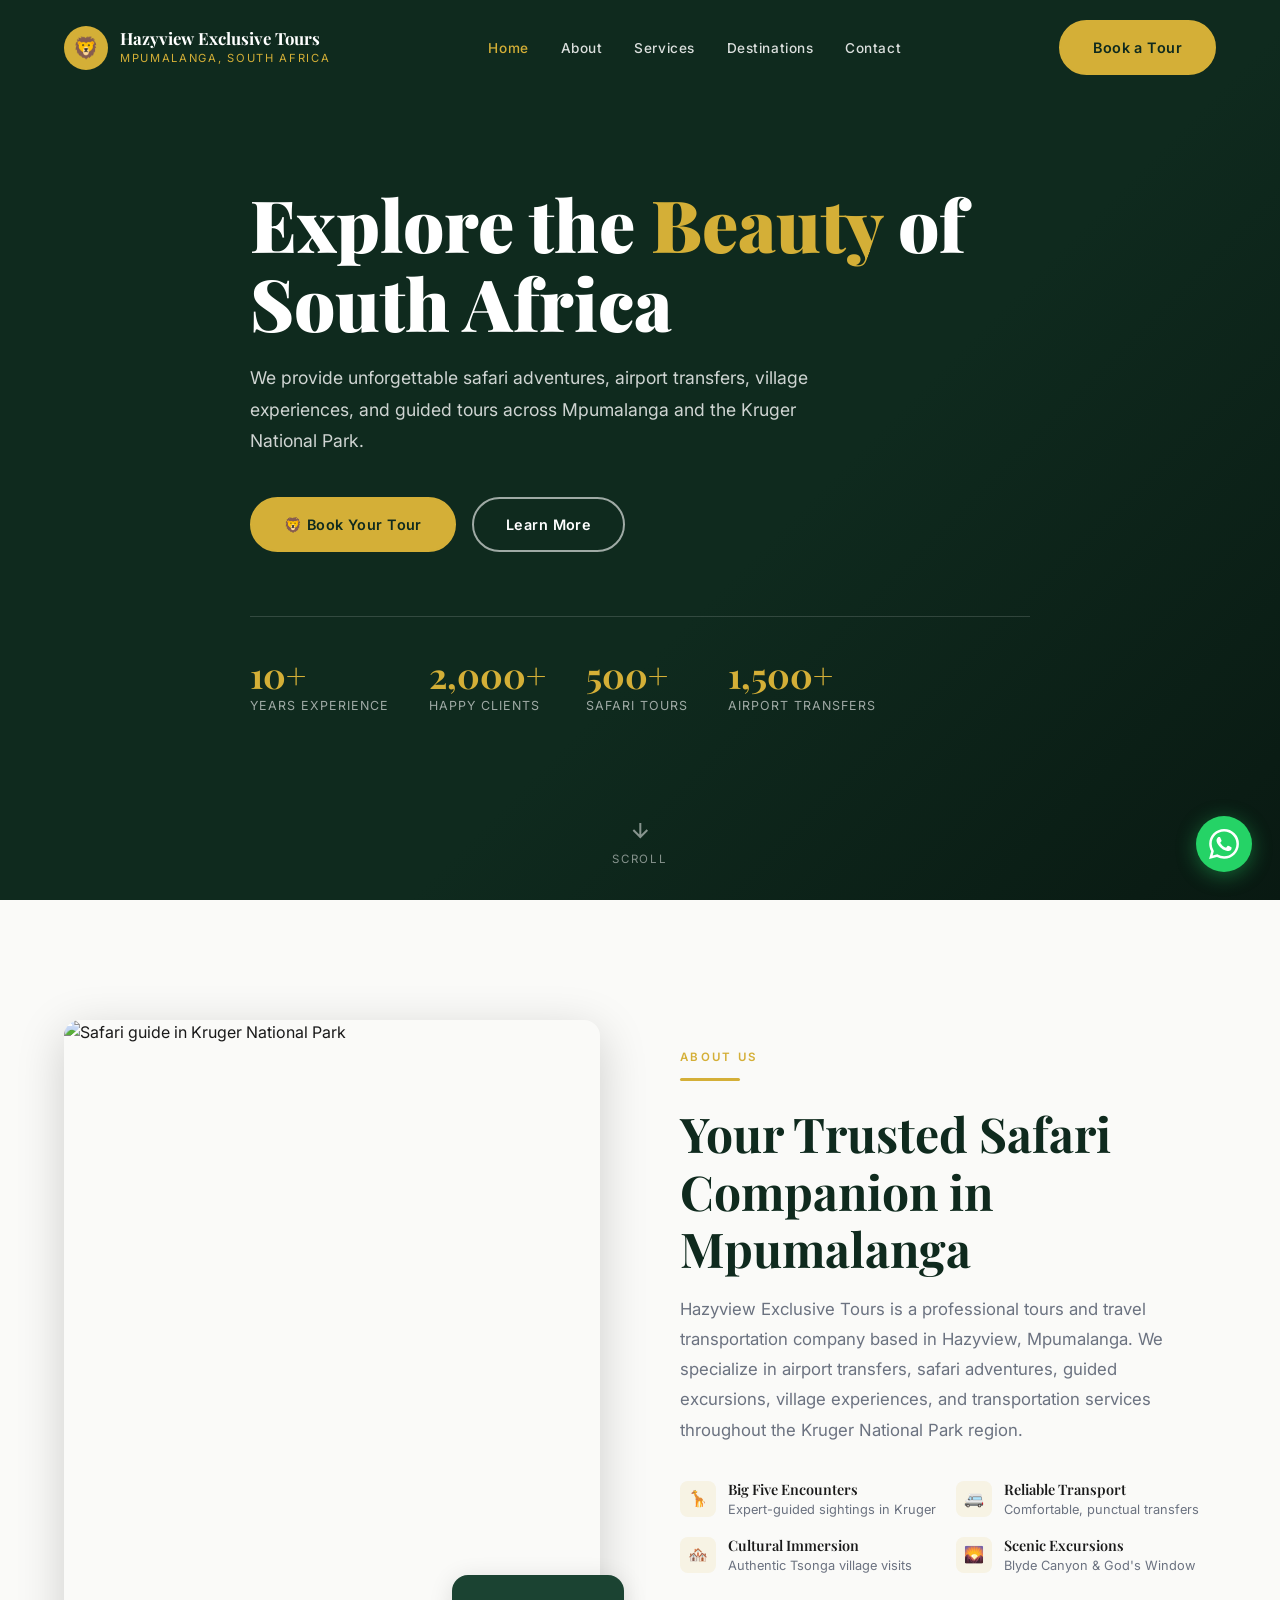
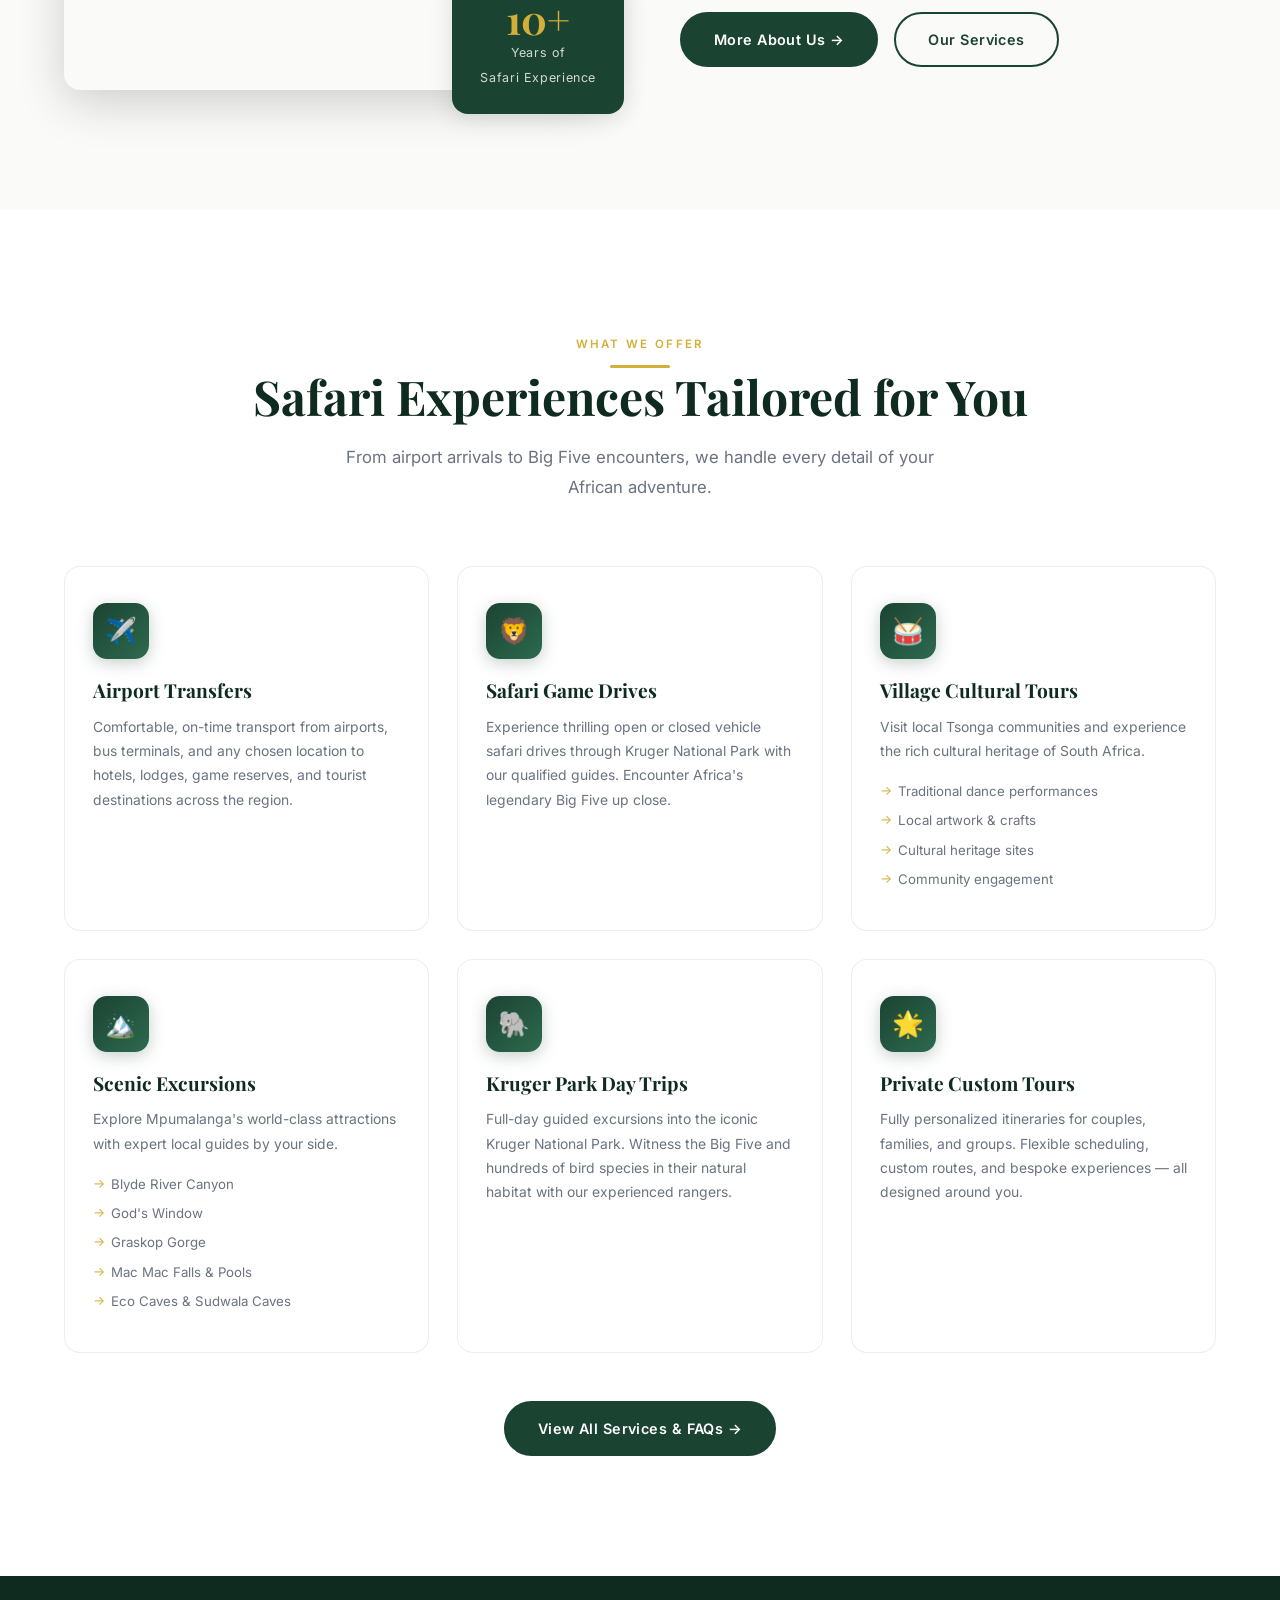
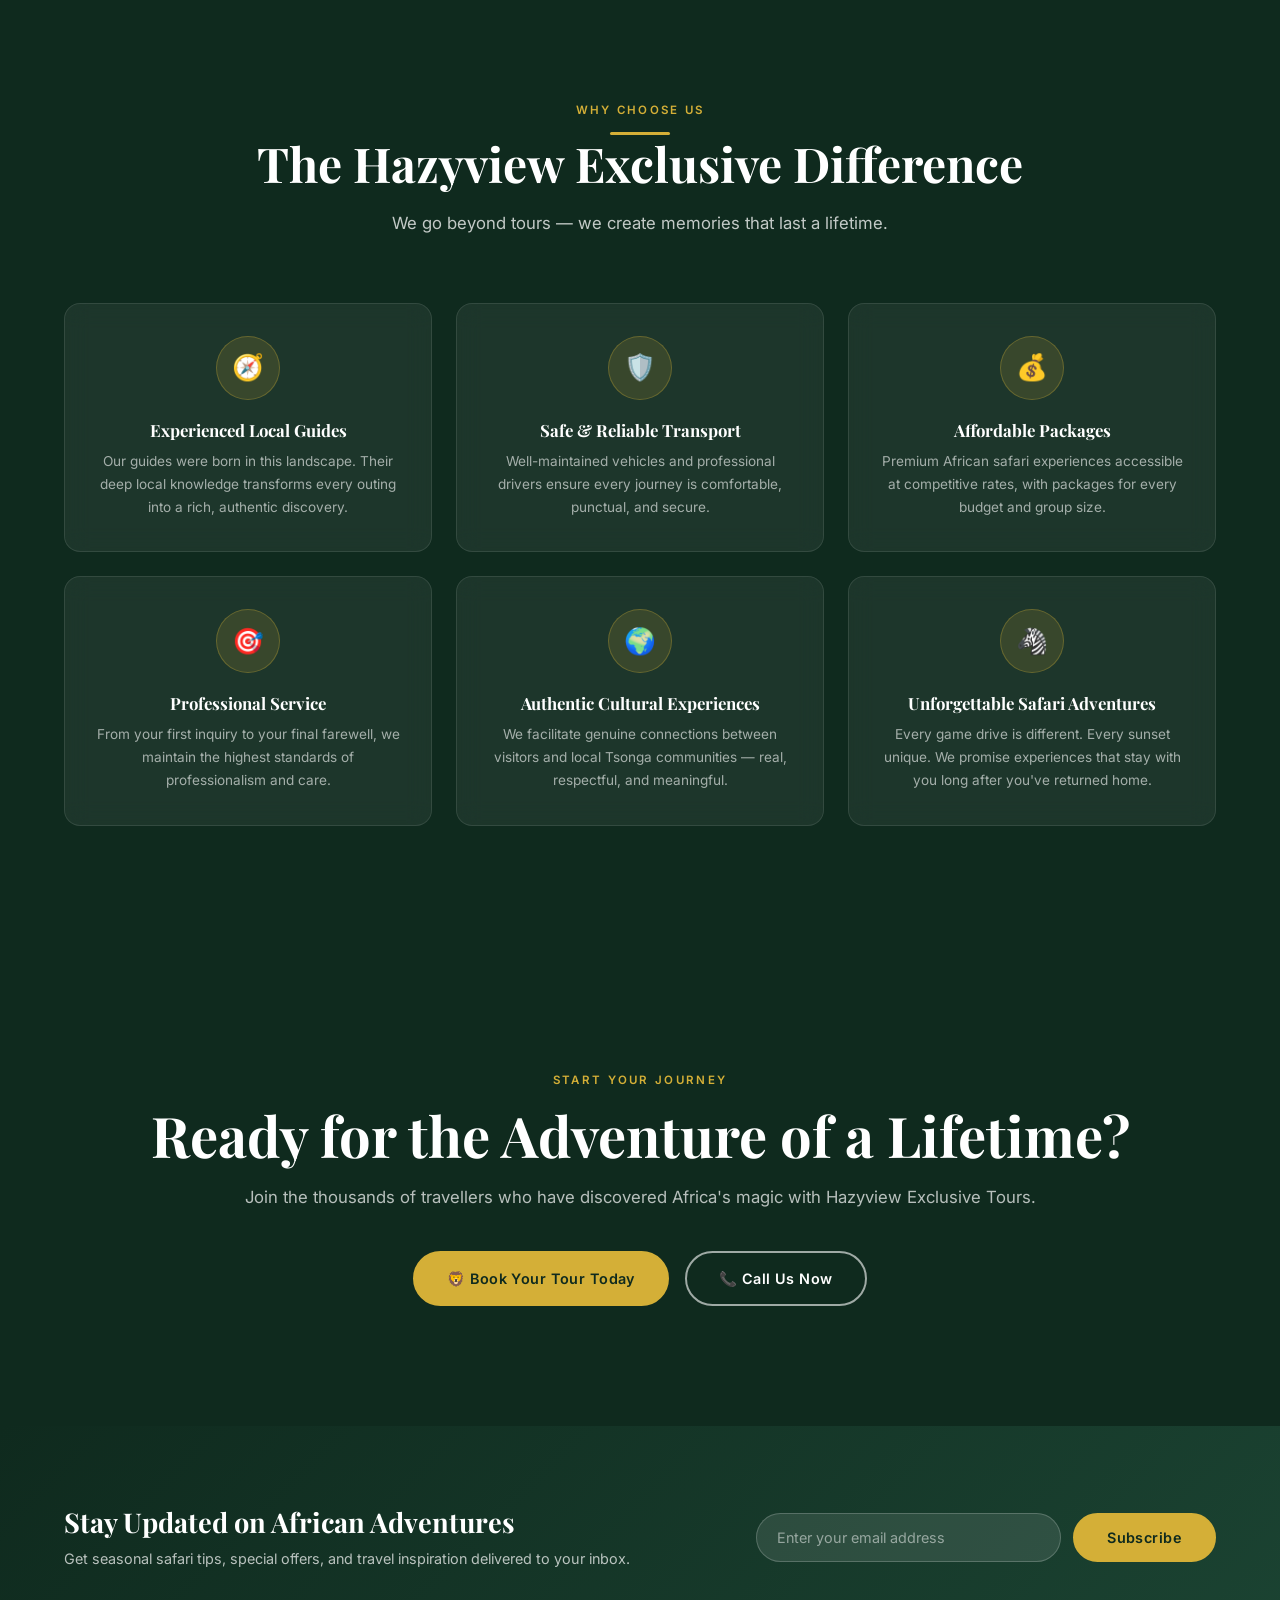
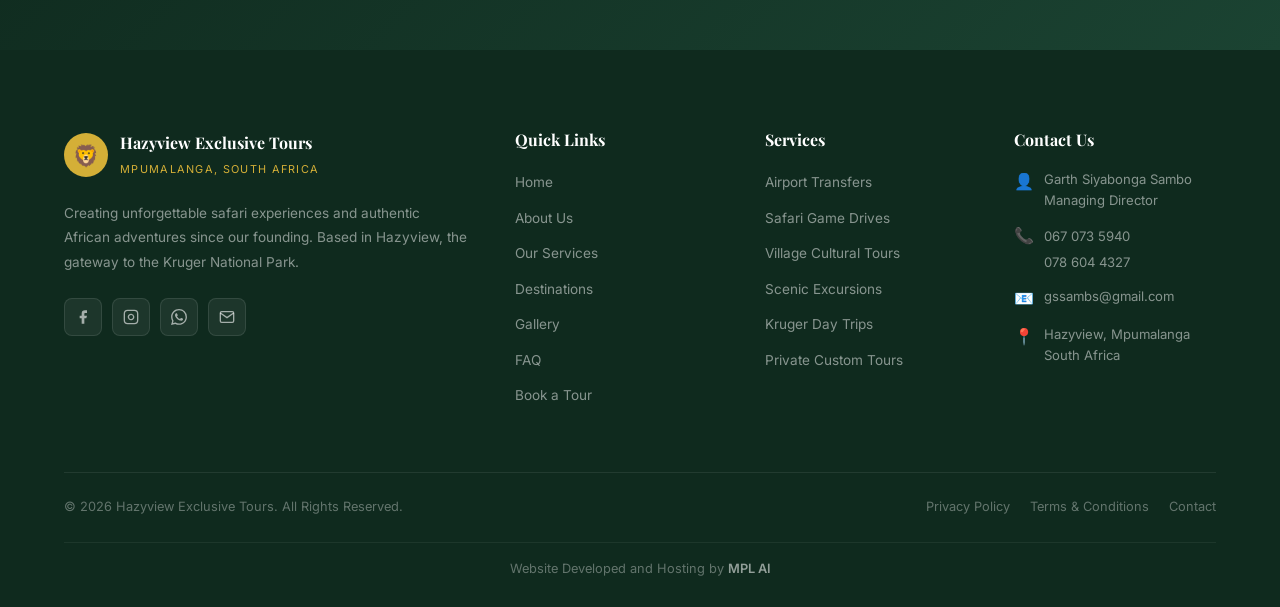
==== commit 0092020d: "fix here" ====
--- a/index.html
+++ b/index.html
@@ -56,10 +56,10 @@
   <div class="hero-overlay"></div>
   <div class="container">
     <div class="hero-content">
-      <div class="hero-eyebrow">
+      <!-- <div class="hero-eyebrow">
         <div class="hero-dot"></div>
         <span>Hazyview · Mpumalanga · South Africa</span>
-      </div>
+      </div> -->
       <h1 class="hero-title">Explore the <em>Beauty</em> of South Africa</h1>
       <p class="hero-subtitle">We provide unforgettable safari adventures, airport transfers, village experiences, and guided tours across Mpumalanga and the Kruger National Park.</p>
       <div class="hero-buttons">
--- a/css/style.css
+++ b/css/style.css
@@ -19,7 +19,7 @@
 
 *, *::before, *::after { box-sizing: border-box; margin: 0; padding: 0; }
 
-html { scroll-behavior: smooth; }
+html { scroll-behavior: smooth; overflow-x: hidden; }
 
 body {
   font-family: 'Inter', sans-serif;
@@ -198,8 +198,11 @@
 }
 .hero-bg {
   position: absolute; inset: 0;
-  background: url('https://images.unsplash.com/photo-1516426122078-c23e76319801?w=1800&q=80') center/cover no-repeat;
-  transform: scale(1.05);
+  left: 50%;
+  width: calc(100vw / 1.15);
+  min-width: calc(100vw / 1.15);
+  background: url('https://images.unsplash.com/photo-1516426122078-c23e76319801?w=1800&q=80') center center/cover no-repeat;
+  transform: translateX(-50%) scale(1.05);
   animation: heroZoom 20s ease-in-out infinite alternate;
 }
 @keyframes heroZoom {
@@ -300,7 +303,10 @@
   background-position: center;
   background-size: cover;
   background-repeat: no-repeat;
-  transform: scale(1.05);
+  left: 50%;
+  width: calc(100vw / 1.15);
+  min-width: calc(100vw / 1.15);
+  transform: translateX(-50%) scale(1.05);
   animation: heroZoom 20s ease-in-out infinite alternate;
 }
 .page-hero-overlay {
@@ -1007,7 +1013,7 @@
   .footer-grid { grid-template-columns: 1fr; }
   .values-grid { grid-template-columns: repeat(2, 1fr); }
   .test-card { min-width: calc(100% - 0px); margin-right: 0; }
-  .test-card + .test-card { margin-left: 24px; }
+  .test-card + .test-card { margin-left: 0; }
   .form-row { grid-template-columns: 1fr; }
   .contact-form { padding: 32px 24px; }
   .hero-stats { gap: 24px; }
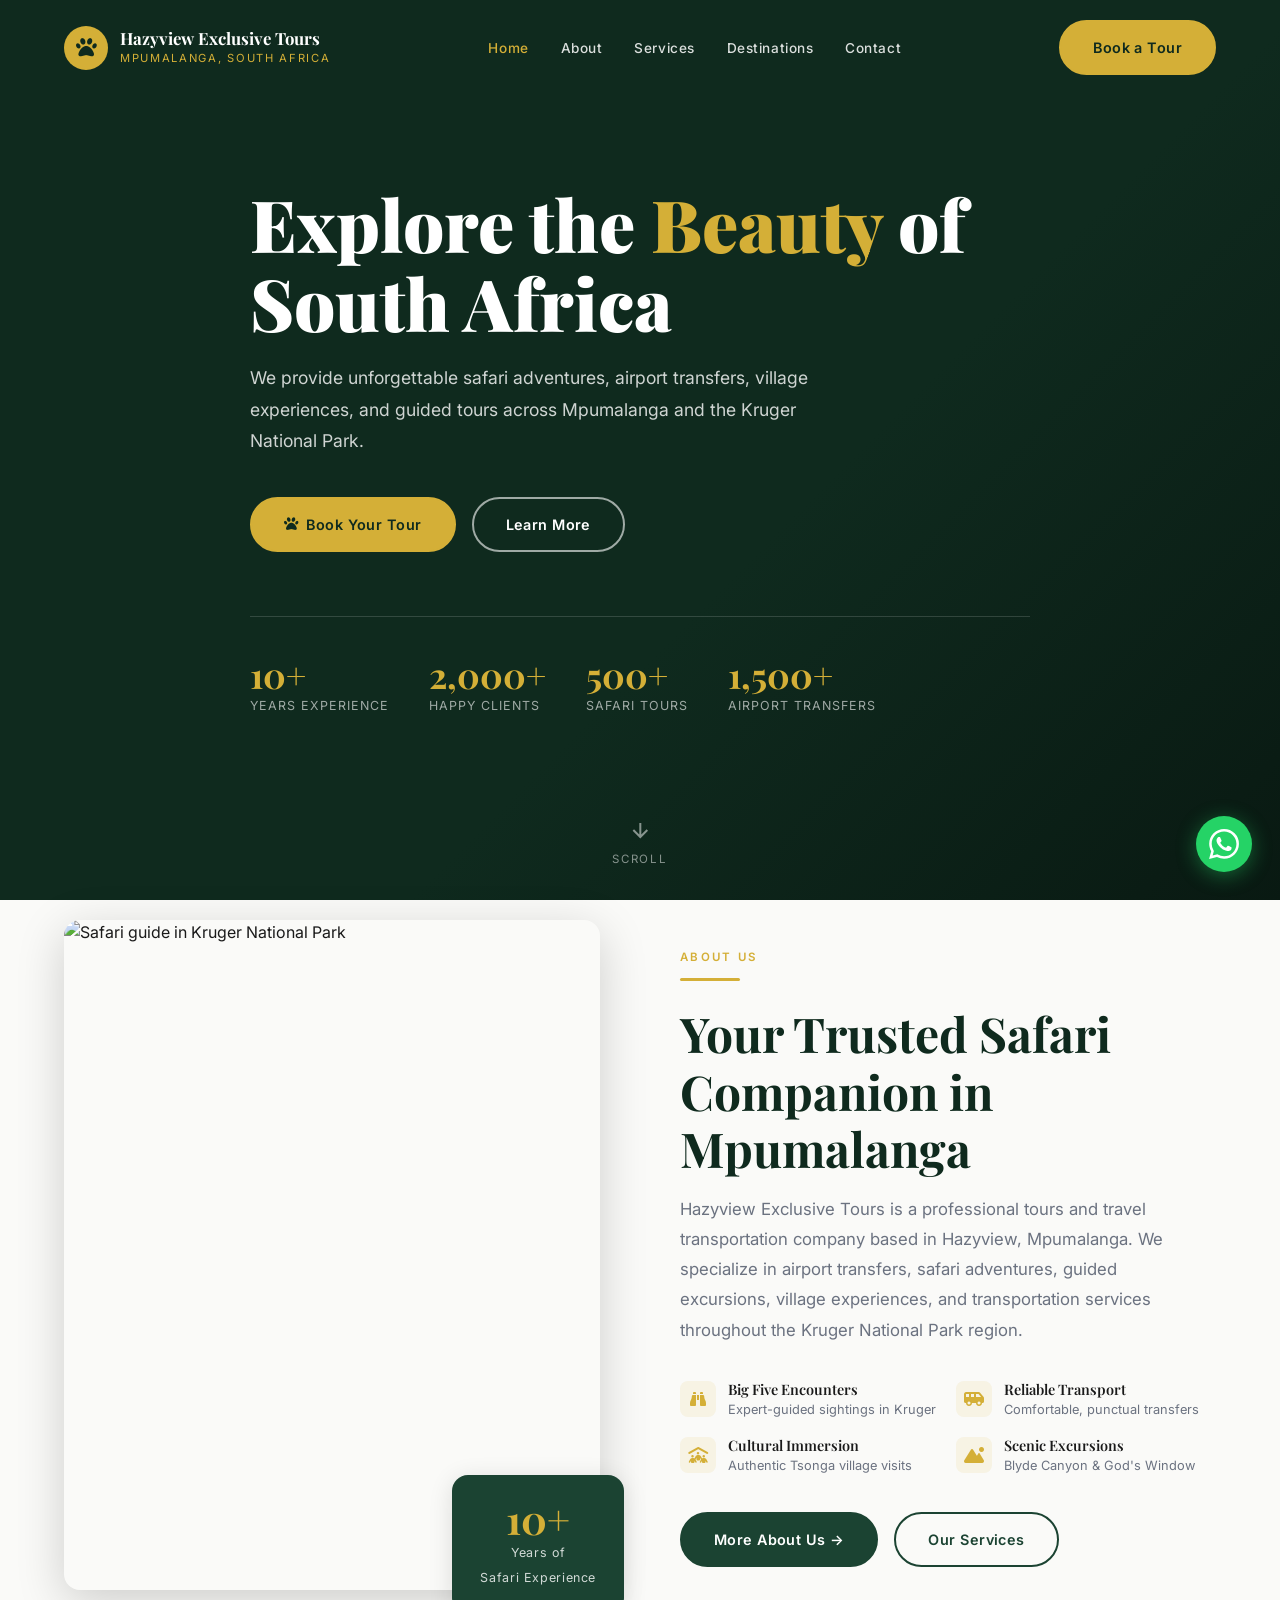
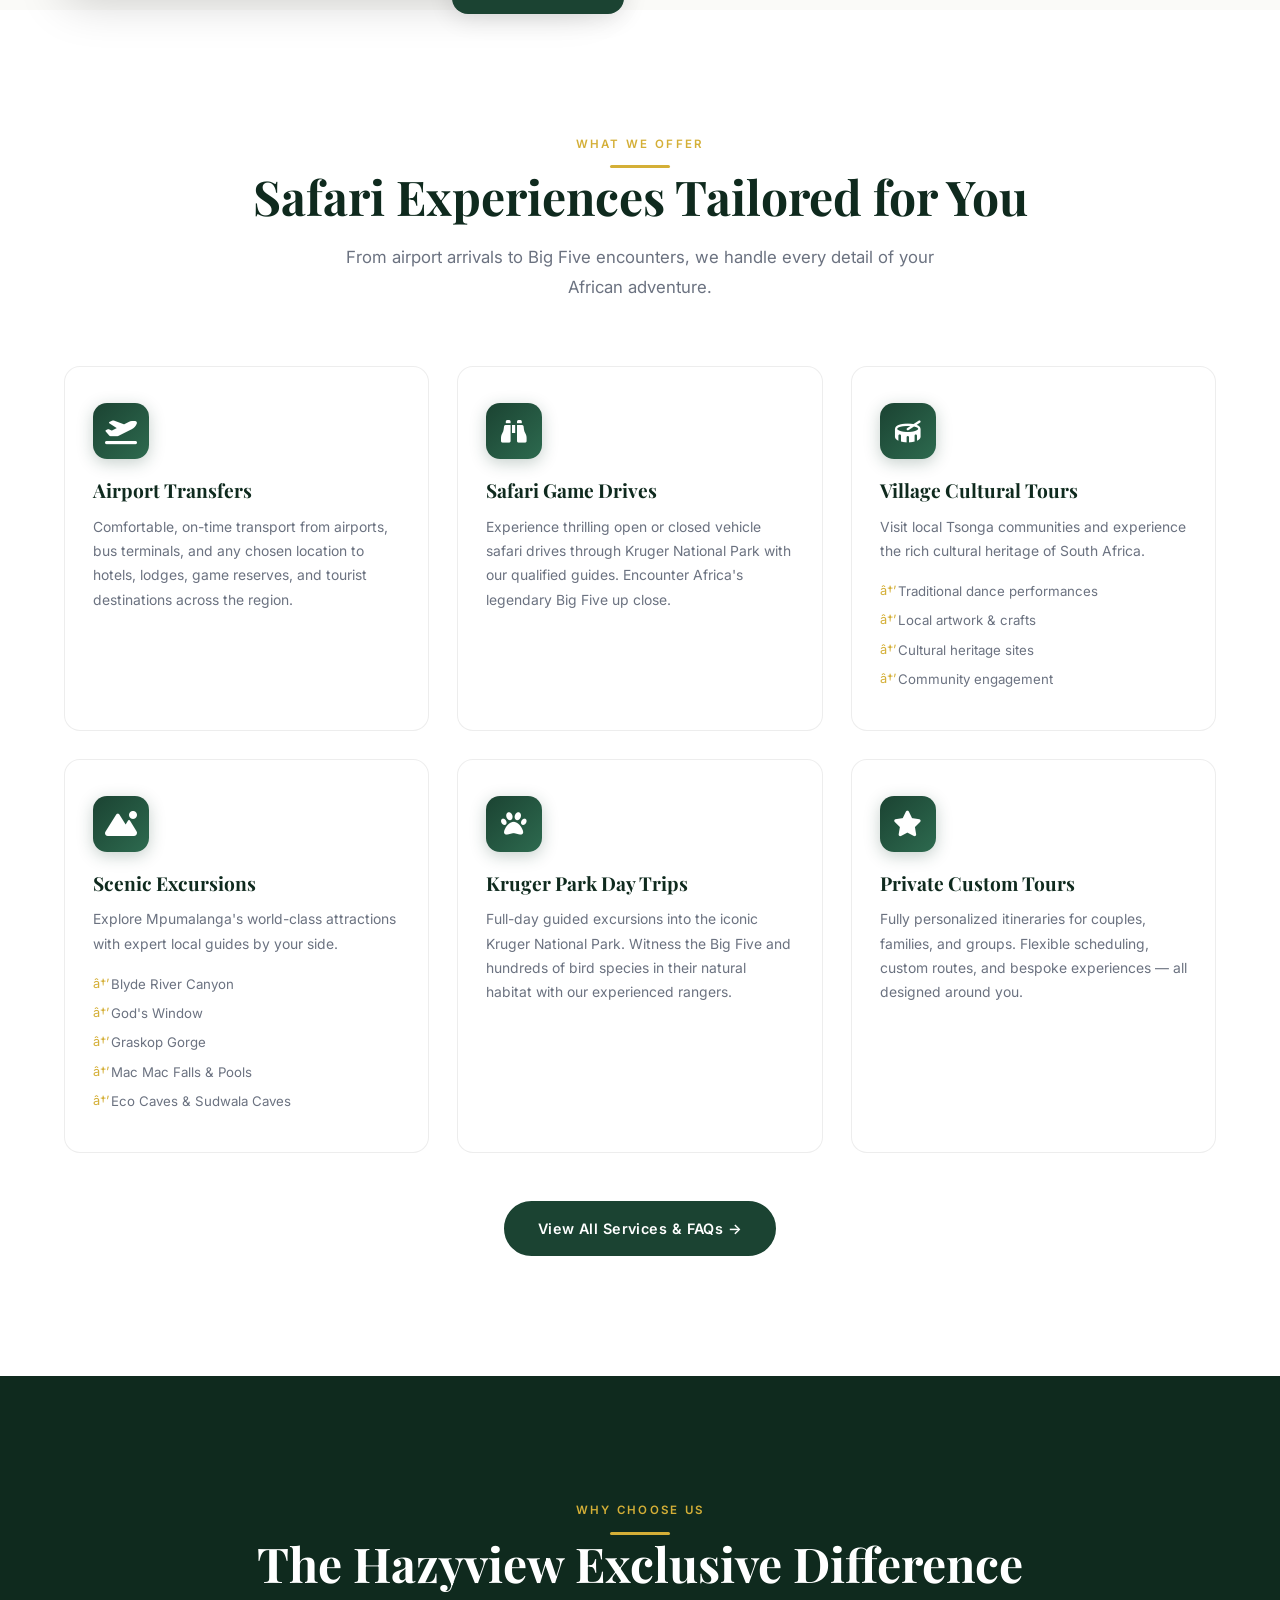
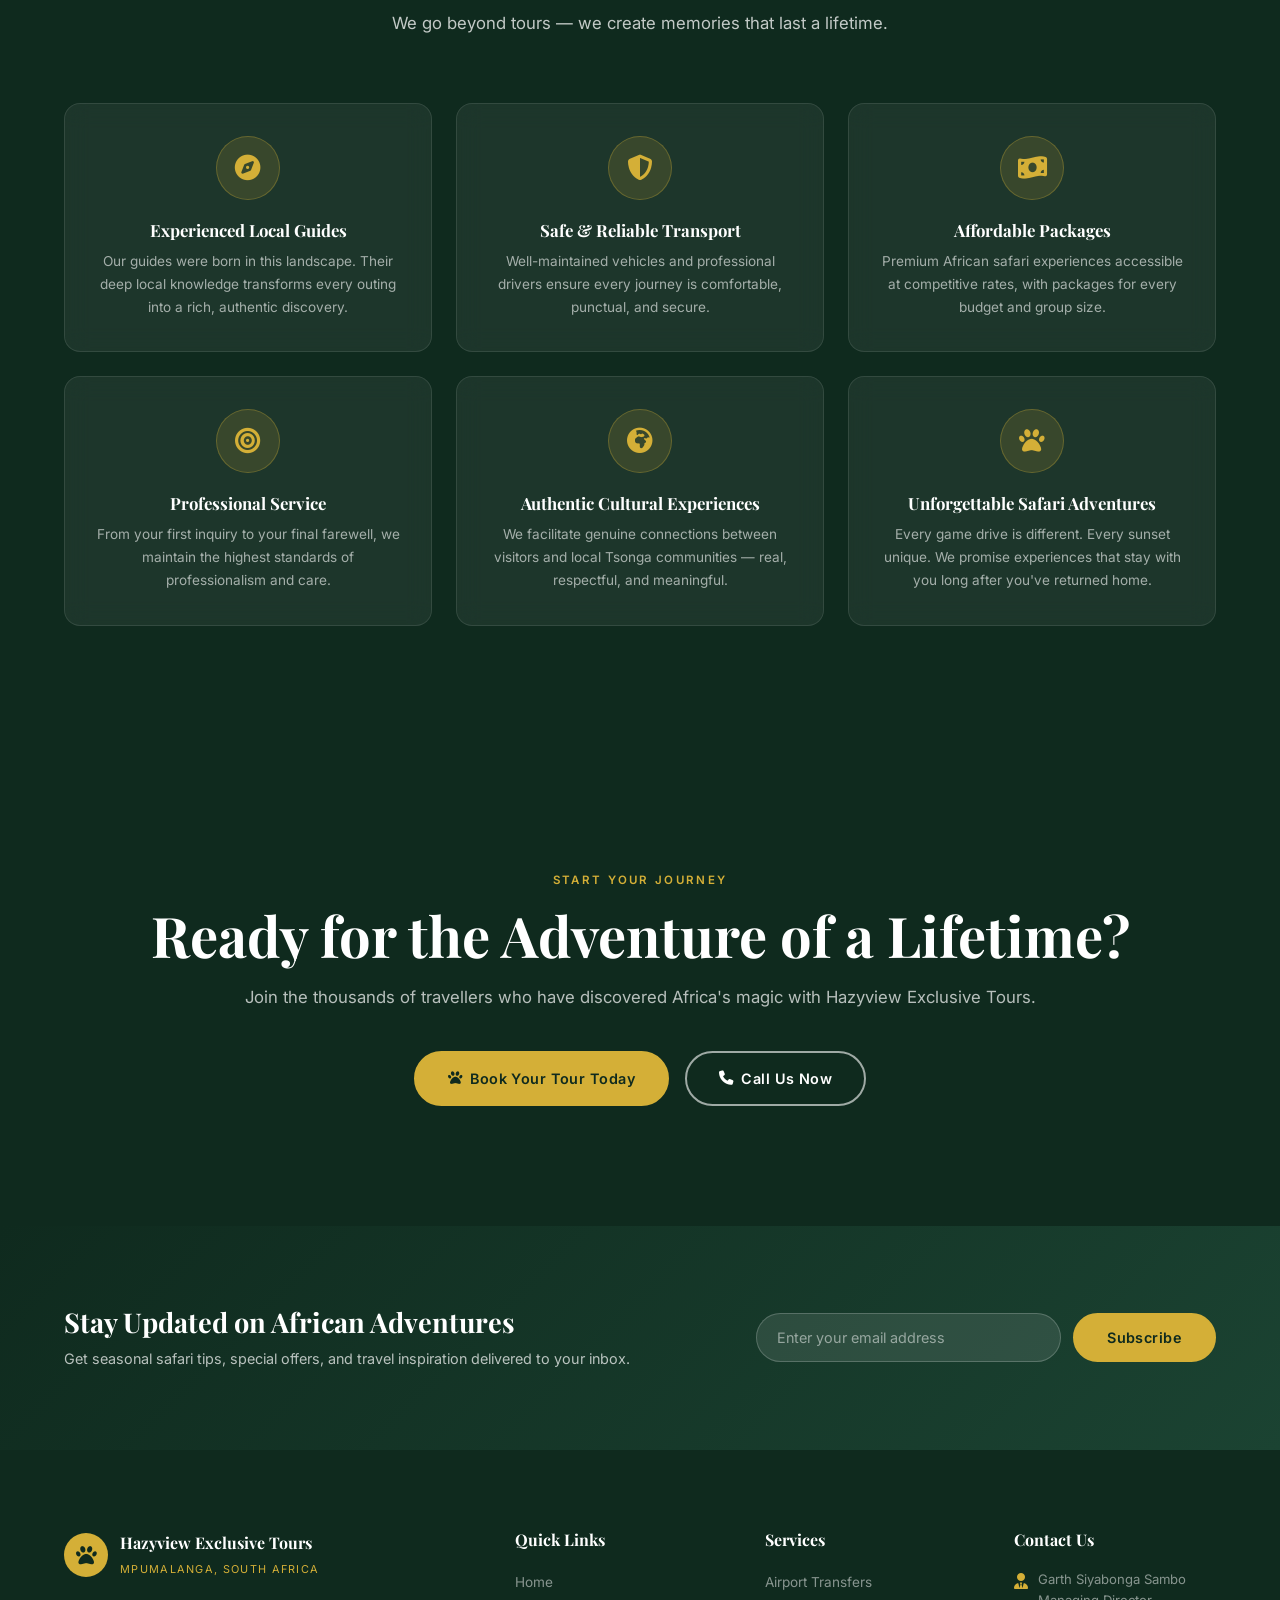
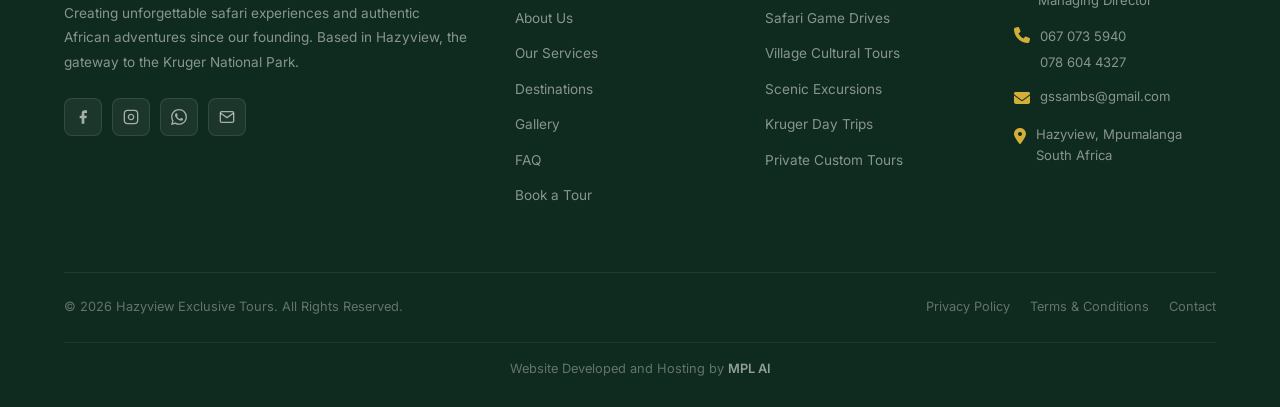
==== commit 1f859a0e: "fix" ====
--- a/index.html
+++ b/index.html
@@ -8,6 +8,7 @@
 <title>Hazyview Exclusive Tours | Experience Africa Like Never Before</title>
 <link rel="preconnect" href="https://fonts.googleapis.com">
 <link href="https://fonts.googleapis.com/css2?family=Playfair+Display:wght@400;600;700;900&family=Inter:wght@300;400;500;600&display=swap" rel="stylesheet">
+<link rel="stylesheet" href="https://cdnjs.cloudflare.com/ajax/libs/font-awesome/6.5.2/css/all.min.css">
 <link rel="stylesheet" href="css/style.css">
 </head>
 <body>
@@ -17,7 +18,7 @@
   <div class="container">
     <div class="nav-inner">
       <a href="index.html" class="nav-logo">
-        <div class="nav-logo-icon">🦁</div>
+        <div class="nav-logo-icon"><i class="fa-solid fa-paw"></i></div>
         <div class="nav-logo-text">
           <strong>Hazyview Exclusive Tours</strong>
           <span>Mpumalanga, South Africa</span>
@@ -42,7 +43,7 @@
 
 <!-- MOBILE MENU -->
 <div class="mobile-menu" id="mobileMenu">
-  <button class="mobile-close" id="mobileClose">✕</button>
+  <button class="mobile-close" id="mobileClose"><i class="fa-solid fa-xmark"></i></button>
   <a href="index.html" class="active" onclick="closeMobile()">Home</a>
   <a href="about.html" onclick="closeMobile()">About</a>
   <a href="services.html" onclick="closeMobile()">Services</a>
@@ -63,7 +64,7 @@
       <h1 class="hero-title">Explore the <em>Beauty</em> of South Africa</h1>
       <p class="hero-subtitle">We provide unforgettable safari adventures, airport transfers, village experiences, and guided tours across Mpumalanga and the Kruger National Park.</p>
       <div class="hero-buttons">
-        <a href="contact.html" class="btn btn-gold">🦁 Book Your Tour</a>
+        <a href="contact.html" class="btn btn-gold"><i class="fa-solid fa-paw"></i> Book Your Tour</a>
         <a href="about.html" class="btn btn-outline">Learn More</a>
       </div>
       <div class="hero-stats">
@@ -112,28 +113,28 @@
         <p class="section-desc">Hazyview Exclusive Tours is a professional tours and travel transportation company based in Hazyview, Mpumalanga. We specialize in airport transfers, safari adventures, guided excursions, village experiences, and transportation services throughout the Kruger National Park region.</p>
         <div class="about-features">
           <div class="about-feature">
-            <div class="about-feature-icon">🦒</div>
+            <div class="about-feature-icon"><i class="fa-solid fa-binoculars"></i></div>
             <div>
               <h4>Big Five Encounters</h4>
               <p>Expert-guided sightings in Kruger</p>
             </div>
           </div>
           <div class="about-feature">
-            <div class="about-feature-icon">🚐</div>
+            <div class="about-feature-icon"><i class="fa-solid fa-van-shuttle"></i></div>
             <div>
               <h4>Reliable Transport</h4>
               <p>Comfortable, punctual transfers</p>
             </div>
           </div>
           <div class="about-feature">
-            <div class="about-feature-icon">🏘️</div>
+            <div class="about-feature-icon"><i class="fa-solid fa-people-roof"></i></div>
             <div>
               <h4>Cultural Immersion</h4>
               <p>Authentic Tsonga village visits</p>
             </div>
           </div>
           <div class="about-feature">
-            <div class="about-feature-icon">🌄</div>
+            <div class="about-feature-icon"><i class="fa-solid fa-mountain-sun"></i></div>
             <div>
               <h4>Scenic Excursions</h4>
               <p>Blyde Canyon & God's Window</p>
@@ -160,17 +161,17 @@
     </div>
     <div class="services-grid">
       <div class="service-card reveal">
-        <div class="service-icon">✈️</div>
+        <div class="service-icon"><i class="fa-solid fa-plane-departure"></i></div>
         <h3>Airport Transfers</h3>
         <p>Comfortable, on-time transport from airports, bus terminals, and any chosen location to hotels, lodges, game reserves, and tourist destinations across the region.</p>
       </div>
       <div class="service-card reveal reveal-delay-1">
-        <div class="service-icon">🦁</div>
+        <div class="service-icon"><i class="fa-solid fa-binoculars"></i></div>
         <h3>Safari Game Drives</h3>
         <p>Experience thrilling open or closed vehicle safari drives through Kruger National Park with our qualified guides. Encounter Africa's legendary Big Five up close.</p>
       </div>
       <div class="service-card reveal reveal-delay-2">
-        <div class="service-icon">🥁</div>
+        <div class="service-icon"><i class="fa-solid fa-drum"></i></div>
         <h3>Village Cultural Tours</h3>
         <p>Visit local Tsonga communities and experience the rich cultural heritage of South Africa.</p>
         <ul class="service-list">
@@ -181,7 +182,7 @@
         </ul>
       </div>
       <div class="service-card reveal">
-        <div class="service-icon">🏔️</div>
+        <div class="service-icon"><i class="fa-solid fa-mountain-sun"></i></div>
         <h3>Scenic Excursions</h3>
         <p>Explore Mpumalanga's world-class attractions with expert local guides by your side.</p>
         <ul class="service-list">
@@ -193,12 +194,12 @@
         </ul>
       </div>
       <div class="service-card reveal reveal-delay-1">
-        <div class="service-icon">🐘</div>
+        <div class="service-icon"><i class="fa-solid fa-paw"></i></div>
         <h3>Kruger Park Day Trips</h3>
         <p>Full-day guided excursions into the iconic Kruger National Park. Witness the Big Five and hundreds of bird species in their natural habitat with our experienced rangers.</p>
       </div>
       <div class="service-card reveal reveal-delay-2">
-        <div class="service-icon">🌟</div>
+        <div class="service-icon"><i class="fa-solid fa-star"></i></div>
         <h3>Private Custom Tours</h3>
         <p>Fully personalized itineraries for couples, families, and groups. Flexible scheduling, custom routes, and bespoke experiences — all designed around you.</p>
       </div>
@@ -220,32 +221,32 @@
     </div>
     <div class="why-grid">
       <div class="why-card reveal">
-        <div class="why-icon">🧭</div>
+        <div class="why-icon"><i class="fa-solid fa-compass"></i></div>
         <h3>Experienced Local Guides</h3>
         <p>Our guides were born in this landscape. Their deep local knowledge transforms every outing into a rich, authentic discovery.</p>
       </div>
       <div class="why-card reveal reveal-delay-1">
-        <div class="why-icon">🛡️</div>
+        <div class="why-icon"><i class="fa-solid fa-shield-halved"></i></div>
         <h3>Safe & Reliable Transport</h3>
         <p>Well-maintained vehicles and professional drivers ensure every journey is comfortable, punctual, and secure.</p>
       </div>
       <div class="why-card reveal reveal-delay-2">
-        <div class="why-icon">💰</div>
+        <div class="why-icon"><i class="fa-solid fa-money-bill-wave"></i></div>
         <h3>Affordable Packages</h3>
         <p>Premium African safari experiences accessible at competitive rates, with packages for every budget and group size.</p>
       </div>
       <div class="why-card reveal">
-        <div class="why-icon">🎯</div>
+        <div class="why-icon"><i class="fa-solid fa-bullseye"></i></div>
         <h3>Professional Service</h3>
         <p>From your first inquiry to your final farewell, we maintain the highest standards of professionalism and care.</p>
       </div>
       <div class="why-card reveal reveal-delay-1">
-        <div class="why-icon">🌍</div>
+        <div class="why-icon"><i class="fa-solid fa-earth-africa"></i></div>
         <h3>Authentic Cultural Experiences</h3>
         <p>We facilitate genuine connections between visitors and local Tsonga communities — real, respectful, and meaningful.</p>
       </div>
       <div class="why-card reveal reveal-delay-2">
-        <div class="why-icon">🦓</div>
+        <div class="why-icon"><i class="fa-solid fa-paw"></i></div>
         <h3>Unforgettable Safari Adventures</h3>
         <p>Every game drive is different. Every sunset unique. We promise experiences that stay with you long after you've returned home.</p>
       </div>
@@ -261,8 +262,8 @@
       <h2>Ready for the Adventure of a Lifetime?</h2>
       <p>Join the thousands of travellers who have discovered Africa's magic with Hazyview Exclusive Tours.</p>
       <div class="cta-buttons">
-        <a href="contact.html" class="btn btn-gold">🦁 Book Your Tour Today</a>
-        <a href="tel:0670735940" class="btn btn-outline">📞 Call Us Now</a>
+        <a href="contact.html" class="btn btn-gold"><i class="fa-solid fa-paw"></i> Book Your Tour Today</a>
+        <a href="tel:0670735940" class="btn btn-outline"><i class="fa-solid fa-phone"></i> Call Us Now</a>
       </div>
     </div>
   </div>
@@ -290,7 +291,7 @@
     <div class="footer-grid">
       <div class="footer-brand">
         <div class="footer-logo">
-          <div class="footer-logo-icon">🦁</div>
+          <div class="footer-logo-icon"><i class="fa-solid fa-paw"></i></div>
           <div class="footer-logo-text">
             <strong>Hazyview Exclusive Tours</strong>
             <span>Mpumalanga, South Africa</span>
@@ -338,22 +339,22 @@
       <div class="footer-col">
         <h4>Contact Us</h4>
         <div class="footer-contact-item">
-          <span>👤</span>
+          <span><i class="fa-solid fa-user-tie"></i></span>
           <p>Garth Siyabonga Sambo<br>Managing Director</p>
         </div>
         <div class="footer-contact-item">
-          <span>📞</span>
+          <span><i class="fa-solid fa-phone"></i></span>
           <div>
             <a href="tel:0670735940">067 073 5940</a><br>
             <a href="tel:0786044327">078 604 4327</a>
           </div>
         </div>
         <div class="footer-contact-item">
-          <span>📧</span>
+          <span><i class="fa-solid fa-envelope"></i></span>
           <a href="mailto:gssambs@gmail.com">gssambs@gmail.com</a>
         </div>
         <div class="footer-contact-item">
-          <span>📍</span>
+          <span><i class="fa-solid fa-location-dot"></i></span>
           <p>Hazyview, Mpumalanga<br>South Africa</p>
         </div>
       </div>
--- a/css/style.css
+++ b/css/style.css
@@ -1,4 +1,4 @@
-:root {
+﻿:root {
   --green: #1B4332;
   --green-light: #2D6A4F;
   --green-dark: #0f2a1e;
@@ -35,7 +35,7 @@
 
 a { text-decoration: none; color: inherit; }
 
-/* ─── UTILITY ─── */
+/* â”€â”€â”€ UTILITY â”€â”€â”€ */
 .container { max-width: 1200px; margin: 0 auto; padding: 0 24px; }
 .section-label {
   display: inline-block;
@@ -97,7 +97,7 @@
 }
 .btn-green:hover { background: var(--green-light); transform: translateY(-2px); box-shadow: 0 8px 24px rgba(27,67,50,0.4); }
 
-/* ─── NAVBAR ─── */
+/* â”€â”€â”€ NAVBAR â”€â”€â”€ */
 #navbar {
   position: fixed; top: 0; left: 0; right: 0; z-index: 1000;
   padding: 20px 0;
@@ -121,6 +121,7 @@
   border-radius: 50%;
   display: flex; align-items: center; justify-content: center;
   font-size: 1.3rem;
+  color: var(--green-dark);
 }
 .nav-logo-text { line-height: 1.1; }
 .nav-logo-text strong {
@@ -166,7 +167,7 @@
   display: none;
   position: fixed; inset: 0;
   background: var(--green-dark);
-  z-index: 999;
+  z-index: 1100;
   flex-direction: column;
   align-items: center;
   justify-content: center;
@@ -188,7 +189,7 @@
   cursor: pointer;
 }
 
-/* ─── HERO ─── */
+/* â”€â”€â”€ HERO â”€â”€â”€ */
 #hero {
   position: relative;
   min-height: 100vh;
@@ -288,7 +289,7 @@
 @keyframes bounce { 0%,100%{transform:translateX(-50%) translateY(0)} 50%{transform:translateX(-50%) translateY(-8px)} }
 .hero-scroll svg { width: 24px; }
 
-/* ─── PAGE HERO (inner pages) ─── */
+/* â”€â”€â”€ PAGE HERO (inner pages) â”€â”€â”€ */
 .page-hero {
   position: relative;
   min-height: 50vh;
@@ -340,8 +341,8 @@
 .breadcrumb a:hover { color: var(--gold); }
 .breadcrumb span { color: var(--gold); }
 
-/* ─── ABOUT ─── */
-#about { padding: 120px 0; background: var(--off-white); }
+/* â”€â”€â”€ ABOUT â”€â”€â”€ */
+#about { padding: 20px 0; background: var(--off-white); }
 .about-grid {
   display: grid;
   grid-template-columns: 1fr 1fr;
@@ -391,11 +392,12 @@
   border-radius: 8px;
   display: flex; align-items: center; justify-content: center;
   font-size: 1rem;
+  color: var(--gold);
 }
 .about-feature h4 { font-size: 0.9rem; font-weight: 600; margin-bottom: 2px; }
 .about-feature p { font-size: 0.8rem; color: var(--gray); }
 
-/* ─── SERVICES ─── */
+/* â”€â”€â”€ SERVICES â”€â”€â”€ */
 #services { padding: 120px 0; background: var(--white); }
 .services-header { text-align: center; margin-bottom: 64px; }
 .services-header .section-desc { margin: 0 auto; }
@@ -435,6 +437,7 @@
   font-size: 1.6rem;
   margin-bottom: 20px;
   box-shadow: 0 4px 16px rgba(27,67,50,0.25);
+  color: var(--white);
 }
 .service-card h3 { font-size: 1.2rem; font-weight: 700; margin-bottom: 12px; color: var(--green-dark); }
 .service-card p { font-size: 0.87rem; color: var(--gray); line-height: 1.75; }
@@ -449,13 +452,13 @@
   position: relative;
 }
 .service-list li::before {
-  content: '→';
+  content: 'â†’';
   position: absolute; left: 0;
   color: var(--gold);
   font-size: 0.8rem;
 }
 
-/* ─── WHY US ─── */
+/* â”€â”€â”€ WHY US â”€â”€â”€ */
 #why-us {
   padding: 120px 0;
   background: var(--green-dark);
@@ -497,11 +500,12 @@
   display: flex; align-items: center; justify-content: center;
   font-size: 1.6rem;
   margin: 0 auto 20px;
+  color: var(--gold);
 }
 .why-card h3 { font-size: 1.05rem; font-weight: 700; color: var(--white); margin-bottom: 10px; }
 .why-card p { font-size: 0.85rem; color: rgba(255,255,255,0.6); line-height: 1.7; }
 
-/* ─── GALLERY ─── */
+/* â”€â”€â”€ GALLERY â”€â”€â”€ */
 #gallery { padding: 120px 0; background: var(--gray-light); }
 .gallery-header { text-align: center; margin-bottom: 56px; }
 .gallery-grid {
@@ -573,7 +577,7 @@
 }
 .lightbox-close:hover { background: rgba(255,255,255,0.2); }
 
-/* ─── DESTINATIONS ─── */
+/* â”€â”€â”€ DESTINATIONS â”€â”€â”€ */
 #destinations { padding: 120px 0; background: var(--white); }
 .dest-header { text-align: center; margin-bottom: 64px; }
 .dest-grid {
@@ -618,7 +622,7 @@
 }
 .dest-card:hover .dest-link { gap: 10px; }
 
-/* ─── VISION MISSION ─── */
+/* â”€â”€â”€ VISION MISSION â”€â”€â”€ */
 #vision { padding: 120px 0; background: var(--green); }
 .vm-grid {
   display: grid; grid-template-columns: 1fr 1fr; gap: 64px;
@@ -640,10 +644,10 @@
   transition: background 0.2s;
 }
 .value-chip:hover { background: rgba(212,175,55,0.15); border-color: rgba(212,175,55,0.4); }
-.value-chip span { display: block; font-size: 1.6rem; margin-bottom: 8px; }
+.value-chip span { display: block; font-size: 1.6rem; margin-bottom: 8px; color: var(--gold); }
 .value-chip p { font-size: 0.8rem; color: rgba(255,255,255,0.75); font-weight: 500; }
 
-/* ─── COMMUNITY ─── */
+/* â”€â”€â”€ COMMUNITY â”€â”€â”€ */
 #community { padding: 120px 0; background: var(--off-white); }
 .community-inner {
   display: grid; grid-template-columns: 1fr 1fr; gap: 80px;
@@ -678,7 +682,7 @@
 }
 .impact-stat span { font-size: 0.75rem; color: var(--gray); margin-top: 4px; display: block; }
 
-/* ─── TESTIMONIALS ─── */
+/* â”€â”€â”€ TESTIMONIALS â”€â”€â”€ */
 #testimonials { padding: 120px 0; background: var(--gray-light); }
 .test-header { text-align: center; margin-bottom: 56px; }
 .test-slider { position: relative; overflow: hidden; }
@@ -695,7 +699,7 @@
   box-shadow: var(--shadow);
   flex-shrink: 0;
 }
-.test-stars { color: var(--gold); font-size: 1.1rem; letter-spacing: 3px; margin-bottom: 16px; }
+.test-stars { color: var(--gold); font-size: 1.1rem; display: flex; gap: 6px; margin-bottom: 16px; }
 .test-card blockquote {
   font-size: 0.95rem;
   color: var(--gray-dark);
@@ -731,7 +735,7 @@
   border-radius: 5px;
 }
 
-/* ─── FAQ ─── */
+/* â”€â”€â”€ FAQ â”€â”€â”€ */
 #faq { padding: 120px 0; background: var(--white); }
 .faq-inner { display: grid; grid-template-columns: 1fr 1fr; gap: 80px; align-items: start; }
 .faq-list { display: flex; flex-direction: column; gap: 12px; }
@@ -767,7 +771,7 @@
 }
 .faq-a.open { max-height: 200px; padding: 4px 24px 20px; }
 
-/* ─── CTA ─── */
+/* â”€â”€â”€ CTA â”€â”€â”€ */
 #cta {
   padding: 120px 0;
   position: relative;
@@ -789,7 +793,7 @@
 .cta-content p { font-size: 1.05rem; color: rgba(255,255,255,0.7); margin-bottom: 40px; }
 .cta-buttons { display: flex; justify-content: center; gap: 16px; flex-wrap: wrap; }
 
-/* ─── CONTACT ─── */
+/* â”€â”€â”€ CONTACT â”€â”€â”€ */
 #contact { padding: 120px 0; background: var(--white); }
 .contact-grid { display: grid; grid-template-columns: 1fr 1.4fr; gap: 64px; }
 .contact-info h2 { font-size: 2rem; color: var(--green-dark); margin-bottom: 16px; }
@@ -802,6 +806,7 @@
   border-radius: 10px;
   display: flex; align-items: center; justify-content: center;
   font-size: 1.1rem;
+  color: var(--green);
 }
 .contact-item-text strong { display: block; font-size: 0.8rem; font-weight: 600; text-transform: uppercase; letter-spacing: 0.08em; color: var(--green); margin-bottom: 4px; }
 .contact-item-text p, .contact-item-text a { font-size: 0.9rem; color: var(--gray-dark); }
@@ -840,7 +845,7 @@
   font-weight: 600;
 }
 
-/* ─── MAP ─── */
+/* â”€â”€â”€ MAP â”€â”€â”€ */
 .map-container {
   margin-top: 80px;
   border-radius: var(--radius);
@@ -850,7 +855,7 @@
 }
 .map-container iframe { width: 100%; height: 100%; border: none; }
 
-/* ─── NEWSLETTER ─── */
+/* â”€â”€â”€ NEWSLETTER â”€â”€â”€ */
 #newsletter {
   padding: 80px 0;
   background: linear-gradient(135deg, var(--green-dark), var(--green));
@@ -875,7 +880,7 @@
 .newsletter-form input::placeholder { color: rgba(255,255,255,0.5); }
 .newsletter-form input:focus { border-color: var(--gold); }
 
-/* ─── FOOTER ─── */
+/* â”€â”€â”€ FOOTER â”€â”€â”€ */
 footer {
   background: var(--green-dark);
   padding: 80px 0 0;
@@ -895,6 +900,7 @@
   border-radius: 50%;
   display: flex; align-items: center; justify-content: center;
   font-size: 1.3rem;
+  color: var(--green-dark);
 }
 .footer-logo-text strong {
   display: block;
@@ -923,7 +929,7 @@
 .footer-links a { font-size: 0.85rem; color: rgba(255,255,255,0.5); transition: color 0.2s; }
 .footer-links a:hover { color: var(--gold); }
 .footer-contact-item { display: flex; gap: 10px; margin-bottom: 12px; }
-.footer-contact-item span:first-child { font-size: 1rem; }
+.footer-contact-item span:first-child { font-size: 1rem; color: var(--gold); }
 .footer-contact-item a, .footer-contact-item p {
   font-size: 0.82rem; color: rgba(255,255,255,0.5);
   transition: color 0.2s;
@@ -947,7 +953,7 @@
 .footer-credit a { color: rgba(255,255,255,0.55); font-weight: 600; transition: color 0.2s; }
 .footer-credit a:hover { color: var(--gold); }
 
-/* ─── WHATSAPP FLOAT ─── */
+/* â”€â”€â”€ WHATSAPP FLOAT â”€â”€â”€ */
 .wa-float {
   position: fixed; bottom: 28px; right: 28px; z-index: 500;
   width: 56px; height: 56px;
@@ -979,7 +985,7 @@
 }
 .wa-float:hover .wa-tooltip { opacity: 1; transform: translateX(0); }
 
-/* ─── SCROLL REVEAL ─── */
+/* â”€â”€â”€ SCROLL REVEAL â”€â”€â”€ */
 .reveal {
   opacity: 0;
   transform: translateY(28px);
@@ -990,7 +996,7 @@
 .reveal-delay-2 { transition-delay: 0.2s; }
 .reveal-delay-3 { transition-delay: 0.3s; }
 
-/* ─── RESPONSIVE ─── */
+/* â”€â”€â”€ RESPONSIVE â”€â”€â”€ */
 @media (max-width: 1024px) {
   .services-grid { grid-template-columns: repeat(2, 1fr); }
   .why-grid { grid-template-columns: repeat(2, 1fr); }
@@ -1023,10 +1029,65 @@
   .about-features { grid-template-columns: 1fr; }
 }
 @media (max-width: 480px) {
+  #hero {
+    align-items: flex-start;
+    padding: 95px 0 24px;
+    min-height: auto;
+  }
+  .hero-content {
+    padding: 25px 0 28px;
+  }
+  .hero-title {
+    font-size: clamp(1.8rem, 8vw, 2.6rem);
+    margin-bottom: 18px;
+  }
+  .hero-subtitle {
+    font-size: 0.98rem;
+    max-width: 100%;
+    margin-bottom: 28px;
+    line-height: 1.6;
+  }
+  .hero-buttons {
+    display: flex;
+    flex-direction: column;
+    gap: 12px;
+    margin-bottom: 28px;
+  }
+  .hero-buttons .btn {
+    width: 100%;
+    justify-content: center;
+  }
+  .hero-stats {
+    display: grid;
+    grid-template-columns: repeat(2, minmax(0, 1fr));
+    gap: 14px;
+    padding-top: 24px;
+    border-top: 1px solid rgba(255,255,255,0.15);
+  }
+  .stat-num {
+    font-size: 1.8rem;
+  }
+  .stat-label {
+    font-size: 0.72rem;
+    letter-spacing: 0.1em;
+  }
+  .hero-scroll {
+    bottom: 16px;
+  }
   .gallery-grid { grid-template-columns: 1fr; }
   .gallery-item:nth-child(1), .gallery-item:nth-child(6) { grid-column: span 1; }
+  .mobile-menu {
+    padding: 48px 24px;
+    justify-content: flex-start;
+    align-items: flex-start;
+  }
+  .mobile-menu a {
+    font-size: 1.65rem;
+  }
   .hero-buttons { flex-direction: column; }
   .btn { width: 100%; justify-content: center; }
   .cta-buttons { flex-direction: column; align-items: center; }
   .contact-buttons { flex-direction: column; }
 }
+
+
